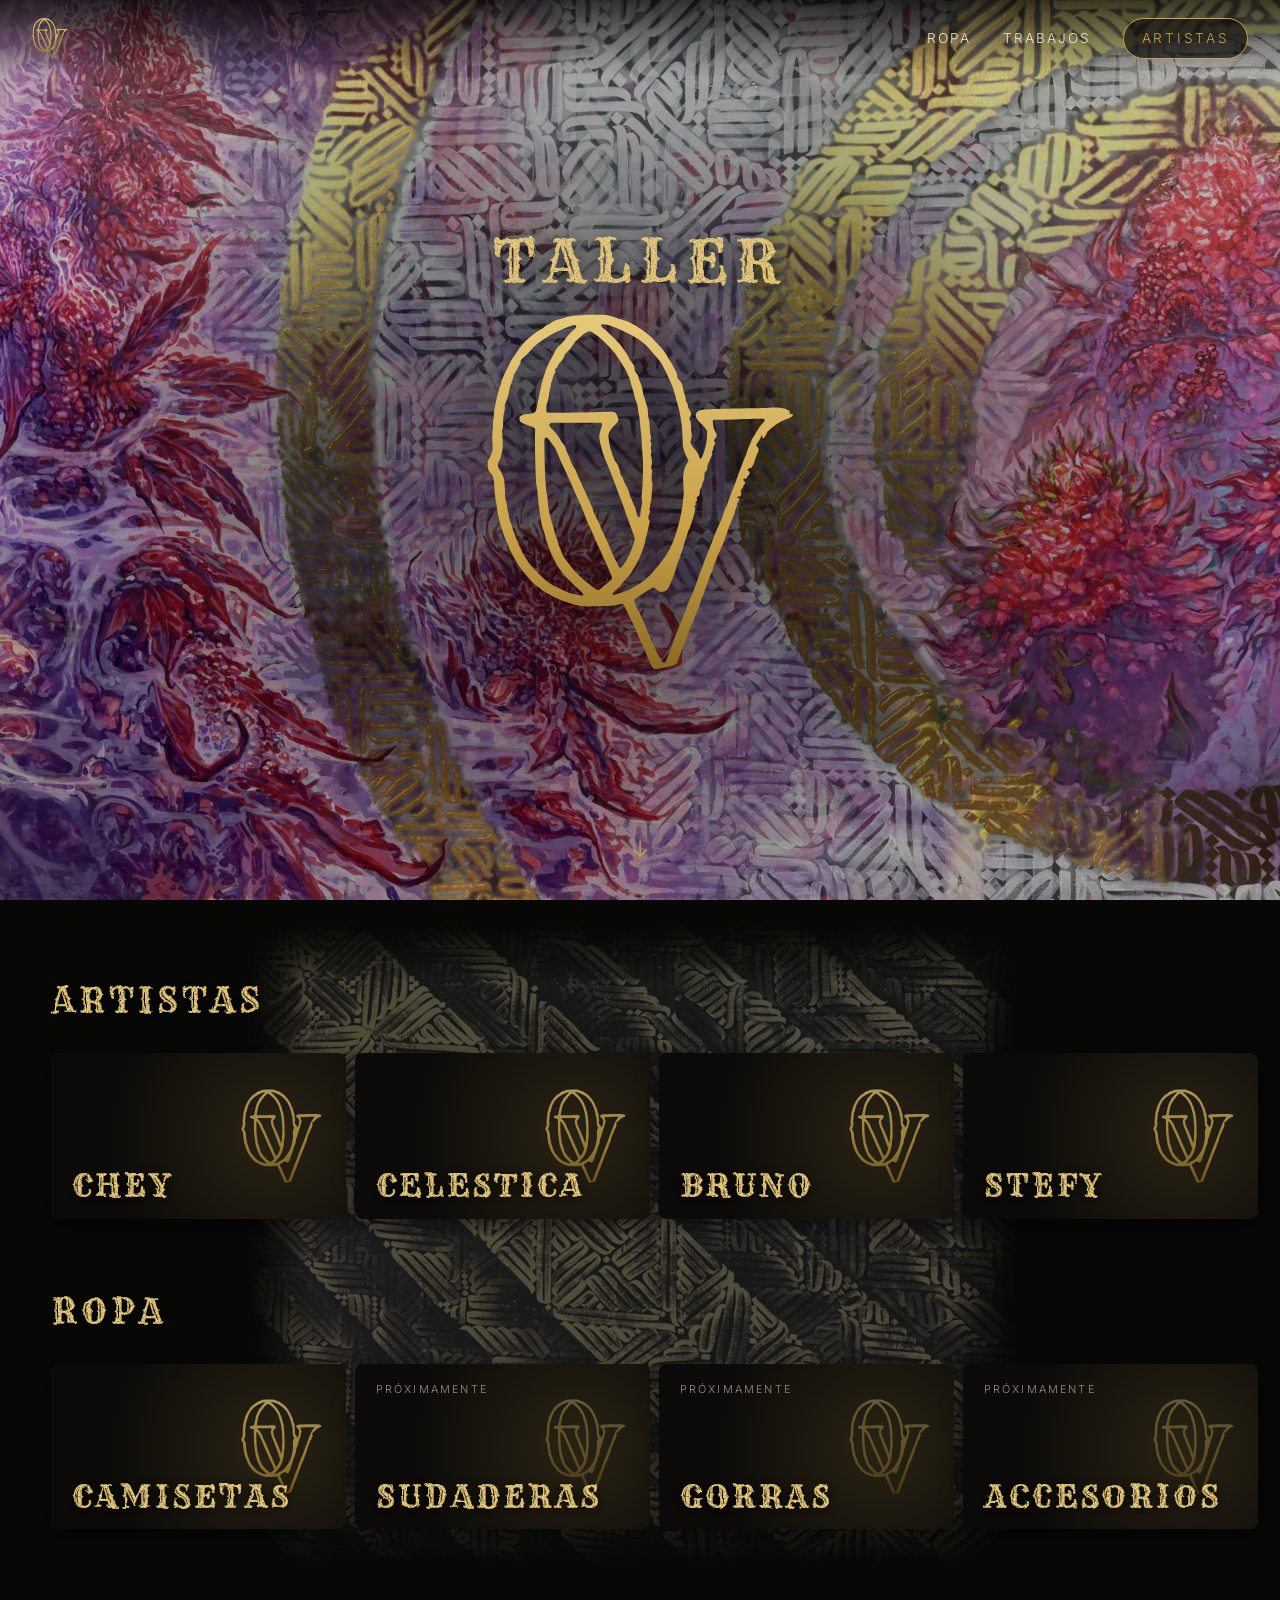
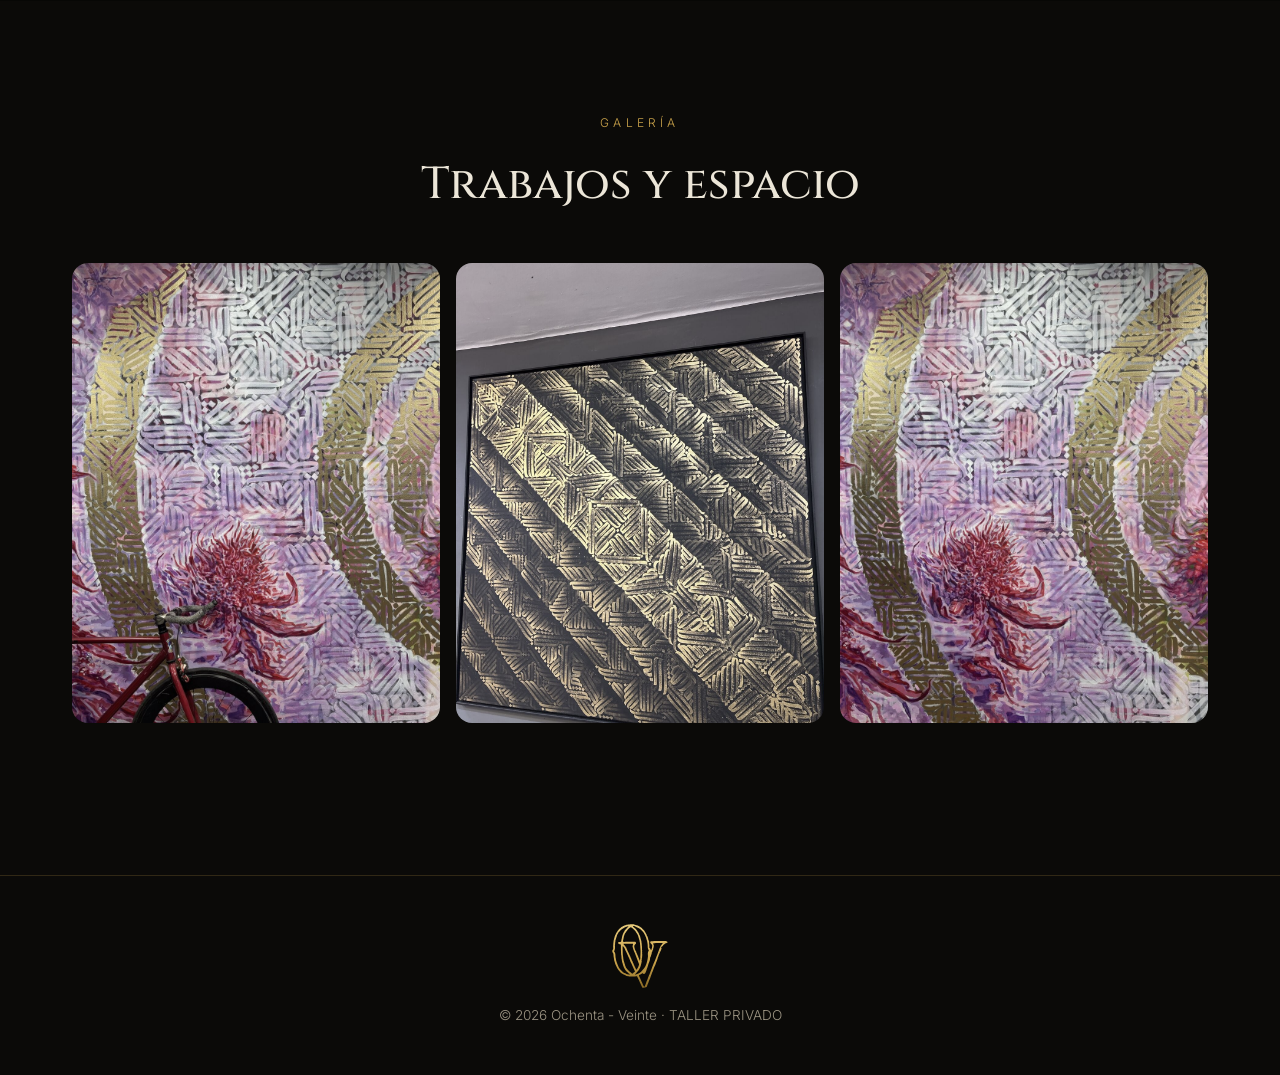
==== index.html @ 7de6f03c "Pie: TALLER PRIVADO Co-Authored-By: Claude Opus 5.5 (1M context) <noreply@anthropic.com> Claude-Sess" ====
<!doctype html>
<html lang="es">
<head>
  <meta charset="utf-8">
  <meta name="viewport" content="width=device-width, initial-scale=1">
  <title>Ochenta - Veinte · Estudio de tatuajes</title>
  <meta name="description" content="Ochenta - Veinte, estudio de tatuajes. Diseños personalizados, arte y tinta.">
  <meta property="og:title" content="Ochenta - Veinte · Estudio de tatuajes">
  <meta property="og:description" content="Diseños personalizados, arte y tinta.">
  <meta property="og:image" content="/video/mural-dorado-poster.jpg">
  <link rel="preconnect" href="https://fonts.googleapis.com">
  <link rel="preconnect" href="https://fonts.gstatic.com" crossorigin>
  <link href="https://fonts.googleapis.com/css2?family=Cinzel:wght@500;700&family=Rye&family=Inter:wght@300;400;600&display=swap" rel="stylesheet">
  <link rel="stylesheet" href="styles.css">
</head>
<body>

  <!-- Filtro de letra gastada para "Taller" -->
  <svg width="0" height="0" style="position: absolute" aria-hidden="true">
    <filter id="gastado">
      <feTurbulence type="fractalNoise" baseFrequency=".55" numOctaves="3" result="ruido"/>
      <feColorMatrix in="ruido" type="matrix" values="0 0 0 0 0  0 0 0 0 0  0 0 0 0 0  0 0 0 -1.6 1.75" result="huecos"/>
      <feComposite in="SourceGraphic" in2="huecos" operator="in" result="tinta"/>
      <feTurbulence type="fractalNoise" baseFrequency=".05" numOctaves="2" result="ondas"/>
      <feDisplacementMap in="tinta" in2="ondas" scale="4"/>
    </filter>
  </svg>

  <header class="nav">
    <a href="#inicio" class="logo" aria-label="Ochenta - Veinte, inicio"><img src="img/logo-ov.svg" alt=""></a>
    <button class="nav-toggle" aria-label="Abrir menú" aria-expanded="false">☰</button>
    <nav class="nav-links">
      <a href="#ropa">Ropa</a>
      <a href="#trabajos">Trabajos</a>
      <a href="#artistas" class="btn-small">Artistas</a>
    </nav>
  </header>

  <!-- PORTADA: vídeo del mural dorado, entero (4:3) -->
  <section class="hero" id="inicio">
    <video autoplay muted loop playsinline poster="video/mural-dorado-poster.jpg">
      <source src="video/mural-dorado.webm" type="video/webm">
      <source src="video/mural-dorado.mp4" type="video/mp4">
    </video>
    <div class="hero-shade"></div>
    <div class="hero-content">
      <p class="hero-kicker">Taller</p>
      <h1><img src="img/logo-ov.svg" alt="Ochenta - Veinte" class="hero-logo"></h1>
    </div>
    <a href="#artistas" class="scroll-hint" aria-label="Bajar">↓</a>
  </section>

  <!-- ARTISTAS Y ROPA: filas deslizables tipo Netflix sobre el vídeo del cuadro -->
  <section class="band rows-band" id="artistas">
    <video autoplay muted loop playsinline poster="video/cuadro-hero-poster.jpg">
      <source media="(max-width: 768px)" src="video/cuadro-movil.webm" type="video/webm">
      <source media="(max-width: 768px)" src="video/cuadro-movil.mp4" type="video/mp4">
      <source src="video/cuadro-hero.webm" type="video/webm">
      <source src="video/cuadro-hero.mp4" type="video/mp4">
    </video>
    <div class="band-shade"></div>
    <div class="rows">

      <!-- FILA: ARTISTAS (para añadir uno, copia la tarjeta y cambia nombre, foto y enlace) -->
      <div class="row">
        <h2 class="row-title">Artistas</h2>
        <div class="row-viewport">
          <button class="row-arrow prev" aria-label="Anteriores artistas">‹</button>
          <div class="row-track">
            <a class="row-card" href="artistas/chey.html">
              <span class="row-card-media"><img class="row-card-logo" src="img/logo-ov.svg" alt=""></span>
              <span class="row-card-title">Chey</span>
            </a>
            <a class="row-card" href="artistas/celestica.html">
              <span class="row-card-media"><img class="row-card-logo" src="img/logo-ov.svg" alt=""></span>
              <span class="row-card-title">Celestica</span>
            </a>
            <a class="row-card" href="artistas/bruno.html">
              <span class="row-card-media"><img class="row-card-logo" src="img/logo-ov.svg" alt=""></span>
              <span class="row-card-title">Bruno</span>
            </a>
            <a class="row-card" href="artistas/stefy.html">
              <span class="row-card-media"><img class="row-card-logo" src="img/logo-ov.svg" alt=""></span>
              <span class="row-card-title">Stefy</span>
            </a>
          </div>
          <button class="row-arrow next" aria-label="Más artistas">›</button>
        </div>
      </div>

      <!-- FILA: ROPA (ejemplos hasta tener las prendas reales) -->
      <div class="row" id="ropa">
        <h2 class="row-title">Ropa</h2>
        <div class="row-viewport">
          <button class="row-arrow prev" aria-label="Anterior">‹</button>
          <div class="row-track">
          <a class="row-card" href="ropa/camisetas.html">
            <span class="row-card-media"><img class="row-card-logo" src="img/logo-ov.svg" alt=""></span>
            <span class="row-card-title">Camisetas</span>
          </a>
          <div class="row-card is-soon">
            <span class="row-card-media"><img class="row-card-logo" src="img/logo-ov.svg" alt=""></span>
            <span class="row-card-title">Sudaderas</span>
            <span class="row-card-tag">Próximamente</span>
          </div>
          <div class="row-card is-soon">
            <span class="row-card-media"><img class="row-card-logo" src="img/logo-ov.svg" alt=""></span>
            <span class="row-card-title">Gorras</span>
            <span class="row-card-tag">Próximamente</span>
          </div>
          <div class="row-card is-soon">
            <span class="row-card-media"><img class="row-card-logo" src="img/logo-ov.svg" alt=""></span>
            <span class="row-card-title">Accesorios</span>
            <span class="row-card-tag">Próximamente</span>
          </div>
          </div>
          <button class="row-arrow next" aria-label="Siguiente">›</button>
        </div>
      </div>

    </div>
  </section>

  <!-- TRABAJOS -->
  <section class="section" id="trabajos">
    <p class="eyebrow center">Galería</p>
    <h2 class="center">Trabajos y espacio</h2>
    <div class="gallery">
      <img src="img/mural-1.jpg" alt="Mural del estudio" loading="lazy">
      <img src="img/cuadro.jpg" alt="Cuadro dorado" loading="lazy">
      <img src="img/mural-2.jpg" alt="Detalle del mural" loading="lazy">
    </div>
  </section>

  <footer class="footer">
    <p class="logo"><img src="img/logo-ov.svg" alt="Ochenta - Veinte"></p>
    <p class="muted">© <span id="year"></span> Ochenta - Veinte · TALLER PRIVADO</p>
  </footer>

  <script>
    document.getElementById('year').textContent = new Date().getFullYear();
    const toggle = document.querySelector('.nav-toggle');
    const links = document.querySelector('.nav-links');
    toggle.addEventListener('click', () => {
      const open = links.classList.toggle('open');
      toggle.setAttribute('aria-expanded', open);
    });
    links.querySelectorAll('a').forEach(a => a.addEventListener('click', () => links.classList.remove('open')));
    // Filas deslizables: las flechas avanzan una pantalla de tarjetas
    document.querySelectorAll('.row-viewport').forEach(row => {
      const track = row.querySelector('.row-track');
      const update = () => {
        row.querySelector('.prev').hidden = track.scrollLeft < 5;
        row.querySelector('.next').hidden = track.scrollLeft + track.clientWidth >= track.scrollWidth - 5;
      };
      row.querySelector('.prev').addEventListener('click', () => track.scrollBy({ left: -track.clientWidth * .9, behavior: 'smooth' }));
      row.querySelector('.next').addEventListener('click', () => track.scrollBy({ left: track.clientWidth * .9, behavior: 'smooth' }));
      track.addEventListener('scroll', update, { passive: true });
      window.addEventListener('resize', update);
      update();
    });
    window.addEventListener('scroll', () => {
      document.querySelector('.nav').classList.toggle('solid', window.scrollY > 40);
    });
  </script>
</body>
</html>
---- styles.css ----
:root {
  color-scheme: dark;
  --black: #0b0a08;
  --ink: #15130f;
  --gold: #c9a24a;
  --gold-light: #e6c97a;
  --text: #ece6d8;
  --muted: #9c9483;
  --serif: 'Cinzel', Georgia, serif;
  --sans: 'Inter', system-ui, sans-serif;
  --radius: 16px;
  --rustic: 'Rye', 'Cinzel', Georgia, serif;
}

* { box-sizing: border-box; margin: 0; padding: 0; }
html { scroll-behavior: smooth; }
body { background: var(--black); color: var(--text); font-family: var(--sans); font-weight: 300; line-height: 1.7; }
img { max-width: 100%; display: block; }
a { color: inherit; text-decoration: none; }

/* NAVEGACIÓN */
.nav {
  position: fixed; inset: 0 0 auto 0; z-index: 10;
  display: flex; align-items: center; justify-content: space-between;
  padding: 1.1rem 2rem; transition: background .3s;
  background: linear-gradient(rgba(0, 0, 0, .7), rgba(0, 0, 0, 0));
}
.nav.solid { background: rgba(11, 10, 8, .92); backdrop-filter: blur(6px); }
.logo { font-family: var(--serif); font-size: 1.5rem; color: var(--gold); letter-spacing: .1em; }
.logo img { height: 2.6rem; width: auto; }
.footer .logo img { height: 4rem; margin: 0 auto; }
.nav-links { display: flex; gap: 2rem; align-items: center; font-size: .85rem; letter-spacing: .15em; text-transform: uppercase; }
.nav-links a:hover { color: var(--gold-light); }
.nav-toggle { display: none; background: none; border: 0; color: var(--gold); font-size: 1.6rem; cursor: pointer; }

/* BOTONES */
.btn, .btn-small {
  display: inline-block; border: 1px solid var(--gold); color: var(--gold);
  text-transform: uppercase; letter-spacing: .2em; transition: all .3s; border-radius: 999px;
}
.btn { padding: .95rem 2.2rem; font-size: .85rem; margin-top: 2rem; background: rgba(11, 10, 8, .6); font-weight: 600; }
.btn-small { padding: .5rem 1.1rem; background: rgba(11, 10, 8, .65); }
.btn:hover, .btn-small:hover { background: var(--gold); color: var(--black); }

/* PORTADA */
.hero { position: relative; width: 100%; aspect-ratio: 4 / 3; max-height: 100vh; max-height: 100svh; background: #000; overflow: hidden; }
.hero video, .band video { position: absolute; inset: 0; width: 100%; height: 100%; object-fit: cover; }
.hero-shade { position: absolute; inset: 0; background: radial-gradient(ellipse at center, rgba(0,0,0,.65), rgba(0,0,0,.2) 70%); }
.hero-content {
  position: relative; z-index: 1; height: 100%;
  display: flex; flex-direction: column; align-items: center; justify-content: center;
  text-align: center; padding: 0 1rem;
}
.hero h1 { line-height: 0; }
.hero-logo { width: clamp(150px, 24vw, 340px); height: auto; filter: drop-shadow(0 6px 24px rgba(0, 0, 0, .7)); }
.hero-kicker {
  font-family: var(--rustic); font-weight: 400; color: var(--gold-light);
  font-size: clamp(2.2rem, 5vw, 3.6rem); letter-spacing: .14em; text-transform: uppercase; line-height: 1.1;
  margin-bottom: 1.25rem; filter: url(#gastado) drop-shadow(0 3px 10px rgba(0, 0, 0, .85));
}
.eyebrow { color: var(--gold); text-transform: uppercase; letter-spacing: .35em; font-size: .75rem; margin-bottom: .8rem; }
.scroll-hint { position: absolute; bottom: 2rem; left: 50%; transform: translateX(-50%); color: var(--gold); font-size: 1.4rem; z-index: 1; animation: bob 2s infinite; }
@keyframes bob { 50% { transform: translate(-50%, 8px); } }

/* SECCIONES */
.section { padding: 7rem 2rem; max-width: 1200px; margin: 0 auto; }
.section.dark { max-width: none; background: var(--ink); }
.section.dark > * { max-width: 1200px; margin-left: auto; margin-right: auto; }
h2 { font-family: var(--serif); font-weight: 500; font-size: clamp(1.8rem, 4vw, 2.8rem); color: var(--text); margin-bottom: 1.5rem; }
h3 { font-family: var(--serif); font-weight: 500; color: var(--gold); margin-bottom: .4rem; font-size: 1.15rem; }
p + p { margin-top: 1rem; }
.center { text-align: center; }
.muted { color: var(--muted); }
.muted a { color: var(--gold); border-bottom: 1px solid currentColor; }

.split { display: grid; grid-template-columns: 1fr 1fr; gap: 4rem; align-items: center; }
.frame { border: 1px solid rgba(201, 162, 74, .4); padding: .75rem; border-radius: calc(var(--radius) + .75rem); }
.frame img { aspect-ratio: 3 / 4; object-fit: cover; width: 100%; border-radius: var(--radius); }

/* BANDA DE VÍDEO */
.band { position: relative; height: 70vh; overflow: hidden; background: #000; display: flex; align-items: center; justify-content: center; }
.band-shade { position: absolute; inset: 0; background: rgba(0, 0, 0, .45); }

/* ARTISTAS Y ROPA: filas tipo Netflix */
.rows-band { height: auto; display: block; padding: 4.5rem 0 3.5rem; }
.rows-band .band-shade { background: rgba(11, 10, 8, .72); }
.rows { position: relative; z-index: 1; display: grid; gap: 3rem; }
.row-title {
  font-family: var(--rustic); font-weight: 400; color: var(--gold-light); text-transform: uppercase; letter-spacing: .12em;
  font-size: clamp(1.5rem, 3vw, 2.1rem); margin: 0 0 1rem; padding: 0 4vw;
  filter: url(#gastado) drop-shadow(0 2px 8px rgba(0, 0, 0, .9));
}
.row-viewport { position: relative; }
.row-track {
  display: flex; gap: .6rem; overflow-x: auto; scroll-snap-type: x mandatory; scroll-padding: 0 4vw;
  padding: .5rem 4vw 1rem; scrollbar-width: none;
}
.row-track::-webkit-scrollbar { display: none; }
.row-card {
  position: relative; flex: 0 0 auto; width: clamp(240px, 23vw, 360px); aspect-ratio: 16 / 9;
  border-radius: 8px; overflow: hidden; scroll-snap-align: start; background: var(--ink);
  box-shadow: 0 6px 20px rgba(0, 0, 0, .5); transition: transform .3s, box-shadow .3s;
}
a.row-card:hover, a.row-card:focus-visible { transform: scale(1.05); box-shadow: 0 0 0 2px var(--gold), 0 12px 30px rgba(0, 0, 0, .7); z-index: 2; outline: none; }
.row-card-media { position: absolute; inset: 0; display: flex; align-items: center; justify-content: flex-end; padding-right: 8%; background: radial-gradient(circle at 75% 50%, #2a2314, var(--black) 70%); }
.row-card-media > img:not(.row-card-logo) { position: absolute; inset: 0; width: 100%; height: 100%; object-fit: cover; }
.row-card-logo { width: 30%; height: auto; opacity: .7; }
.row-card-title {
  position: absolute; left: 7%; bottom: 10%; font-family: var(--rustic); color: var(--gold-light);
  font-size: clamp(1.6rem, 2.4vw, 2.3rem); letter-spacing: .1em; text-transform: uppercase; line-height: 1;
  filter: url(#gastado) drop-shadow(0 2px 6px rgba(0, 0, 0, .95));
}
.row-card-tag { position: absolute; left: 7%; top: 10%; font-size: .68rem; letter-spacing: .2em; text-transform: uppercase; color: var(--muted); }
.row-card.is-soon .row-card-logo { opacity: .35; }
.row-arrow {
  position: absolute; top: .5rem; bottom: 1rem; z-index: 3; width: 4vw; min-width: 40px; border: 0; cursor: pointer;
  background: rgba(11, 10, 8, .6); color: var(--gold-light); font-size: 2.6rem; line-height: 1; opacity: 0; transition: opacity .3s;
}
.row-arrow.prev { left: 0; border-radius: 0 8px 8px 0; }
.row-arrow.next { right: 0; border-radius: 8px 0 0 8px; }
.row-viewport:hover .row-arrow, .row-arrow:focus-visible { opacity: 1; }


/* GALERÍA */
.gallery { display: grid; grid-template-columns: repeat(3, 1fr); gap: 1rem; margin: 2.5rem 0; }
.gallery img { width: 100%; aspect-ratio: 4 / 5; object-fit: cover; filter: grayscale(.25); border-radius: var(--radius); transition: filter .4s, transform .4s; }
.gallery img:hover { filter: none; transform: scale(1.02); }

/* PÁGINA DE ARTISTA */
.artist-page { padding-top: 8rem; }
.back-link { display: inline-block; color: var(--gold); text-transform: uppercase; letter-spacing: .2em; font-size: .78rem; margin-bottom: 2rem; }
.back-link:hover { color: var(--gold-light); }
.artist-page h1 { font-family: var(--rustic); font-weight: 400; color: var(--gold-light); font-size: clamp(2.8rem, 8vw, 5rem); letter-spacing: .14em; text-transform: uppercase; line-height: 1.1; filter: url(#gastado); margin-bottom: .5rem; }
.works { display: grid; grid-template-columns: repeat(3, 1fr); gap: 1rem; margin-top: 2.5rem; }
.works img { width: 100%; aspect-ratio: 4 / 5; object-fit: cover; border-radius: var(--radius); }
.work-placeholder {
  min-width: 0; aspect-ratio: 4 / 5; border-radius: var(--radius); border: 1px dashed rgba(201, 162, 74, .35);
  display: flex; align-items: center; justify-content: center; color: var(--muted); font-size: .8rem; letter-spacing: .15em; text-transform: uppercase; text-align: center; padding: 1rem;
}

/* TIENDA: ARMARIO-ANDAMIO */
.shop-page { padding-top: 8rem; }
.shop-title { font-family: var(--rustic); font-weight: 400; color: var(--gold-light); font-size: clamp(2.4rem, 7vw, 4.4rem); letter-spacing: .12em; text-transform: uppercase; line-height: 1.1; filter: url(#gastado); margin-bottom: 2rem; }
.armario3d { position: relative; height: 580px; border-radius: var(--radius); overflow: hidden; background: #0c0b0a; box-shadow: inset 0 0 0 1px rgba(201, 162, 74, .2); }
.armario-canvas { display: block; width: 100%; height: 100%; touch-action: pan-y; cursor: grab; }
.armario-hint { position: absolute; top: 14px; left: 0; right: 0; text-align: center; font-family: 'Special Elite', monospace; font-size: .75rem; letter-spacing: .25em; text-transform: uppercase; color: rgba(236, 230, 216, .6); pointer-events: none; padding: 0 1rem; }
.armario-fallback[hidden] { display: none; }
.armario-fallback { position: absolute; inset: 0; display: flex; align-items: center; justify-content: center; color: var(--muted); }
.armario-info {
  display: flex; flex-wrap: wrap; align-items: center; justify-content: space-between; gap: 1.5rem;
  margin-top: 1rem; padding: 1.5rem 1.75rem; border-radius: var(--radius); background: var(--ink); border: 1px solid rgba(201, 162, 74, .25);
}
.info-num { font-family: 'Special Elite', monospace; color: var(--muted); letter-spacing: .2em; font-size: .85rem; }
.info-name { font-family: var(--rustic); font-weight: 400; color: var(--gold-light); font-size: clamp(1.6rem, 3.5vw, 2.4rem); letter-spacing: .08em; text-transform: uppercase; margin: .2rem 0 .3rem; filter: url(#gastado); }
.info-color { display: flex; align-items: center; gap: .6rem; color: var(--text); }
.info-dot { width: 16px; height: 16px; border-radius: 50%; box-shadow: 0 0 0 2px rgba(236, 230, 216, .35); }
.info-actions { display: flex; gap: .6rem; }
.info-btn { background: none; border: 1px solid var(--gold); color: var(--gold); border-radius: 999px; padding: .75rem 1.4rem; font: 600 .8rem var(--sans); letter-spacing: .18em; text-transform: uppercase; cursor: pointer; transition: all .3s; }
.info-btn.prev, .info-btn.next { padding: .5rem 1rem; font-size: 1.3rem; letter-spacing: 0; }
.info-btn:hover { background: var(--gold); color: var(--black); }

.footer { text-align: center; padding: 3rem 1rem; border-top: 1px solid rgba(201, 162, 74, .2); font-size: .85rem; }
.footer .logo { margin-bottom: .5rem; }

/* MÓVIL */
@media (max-width: 900px) {
  .split { grid-template-columns: 1fr; gap: 2.5rem; }
}
@media (max-width: 768px) {
  .nav { padding: 1rem 1.25rem; }
  .nav-toggle { display: block; }
  .nav-links {
    position: absolute; top: 100%; left: 0; right: 0; flex-direction: column; gap: 1.4rem;
    background: rgba(11, 10, 8, .97); padding: 2rem; display: none; border-radius: 0 0 var(--radius) var(--radius);
  }
  .nav-links.open { display: flex; }
  .section { padding: 5rem 1.25rem; }
  .gallery { grid-template-columns: 1fr; }
  /* En móvil el mural se ve entero arriba y el texto va debajo */
  .hero { aspect-ratio: auto; max-height: none; overflow: visible; }
  .hero video { position: relative; height: auto; aspect-ratio: 4 / 3; margin-top: 72px; }
  .hero-logo { width: 170px; }
  .hero-shade, .scroll-hint { display: none; }
  .hero-content { height: auto; padding: 2.5rem 1.25rem 3.5rem; }
  .works { grid-template-columns: 1fr 1fr; }
  .row-card { width: 72vw; }
  .row-arrow { display: none; }
  .shop-page { padding-top: 6rem; }
  .armario3d { height: 460px; }
  .armario-hint { font-size: .6rem; letter-spacing: .12em; top: 10px; }
  .artist-page { padding-top: 6rem; }
  .work-placeholder { font-size: .68rem; letter-spacing: .08em; }
}
@media (prefers-reduced-motion: reduce) {
  html { scroll-behavior: auto; }
  .scroll-hint { animation: none; }
}
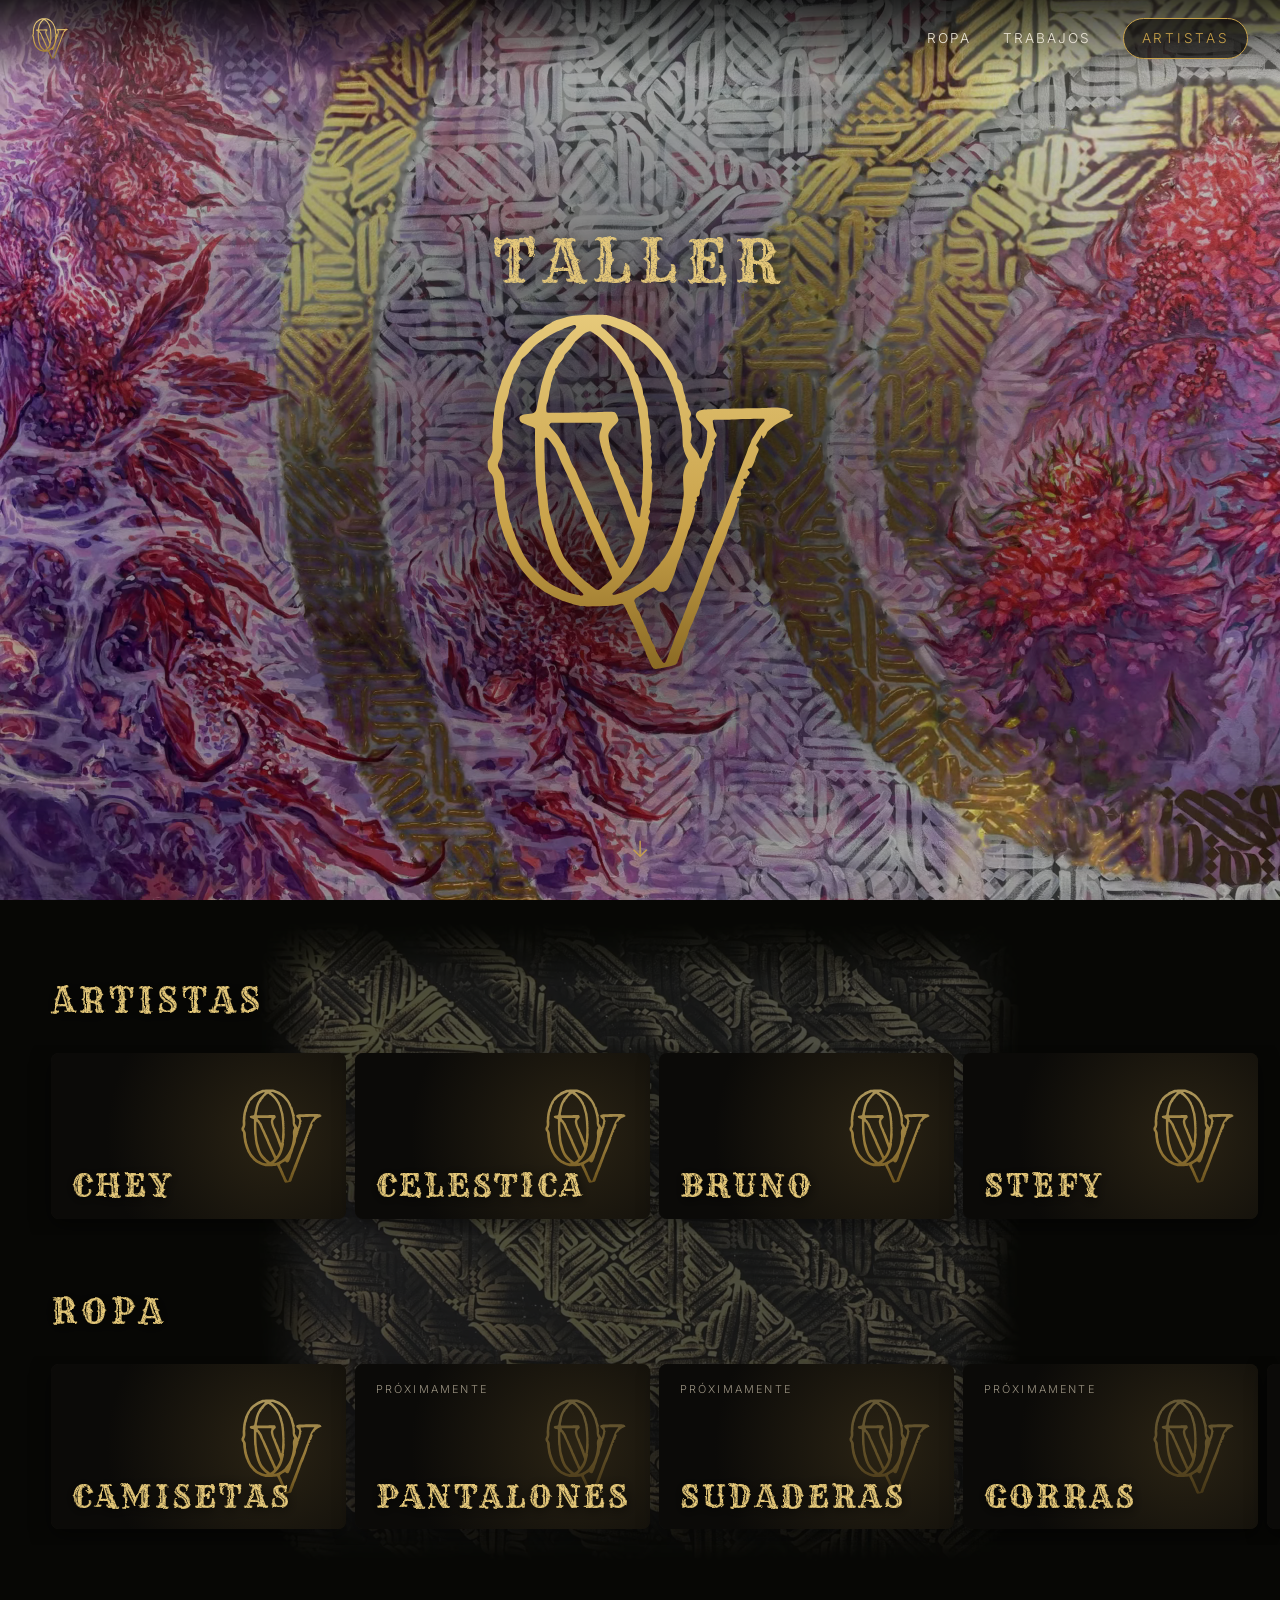
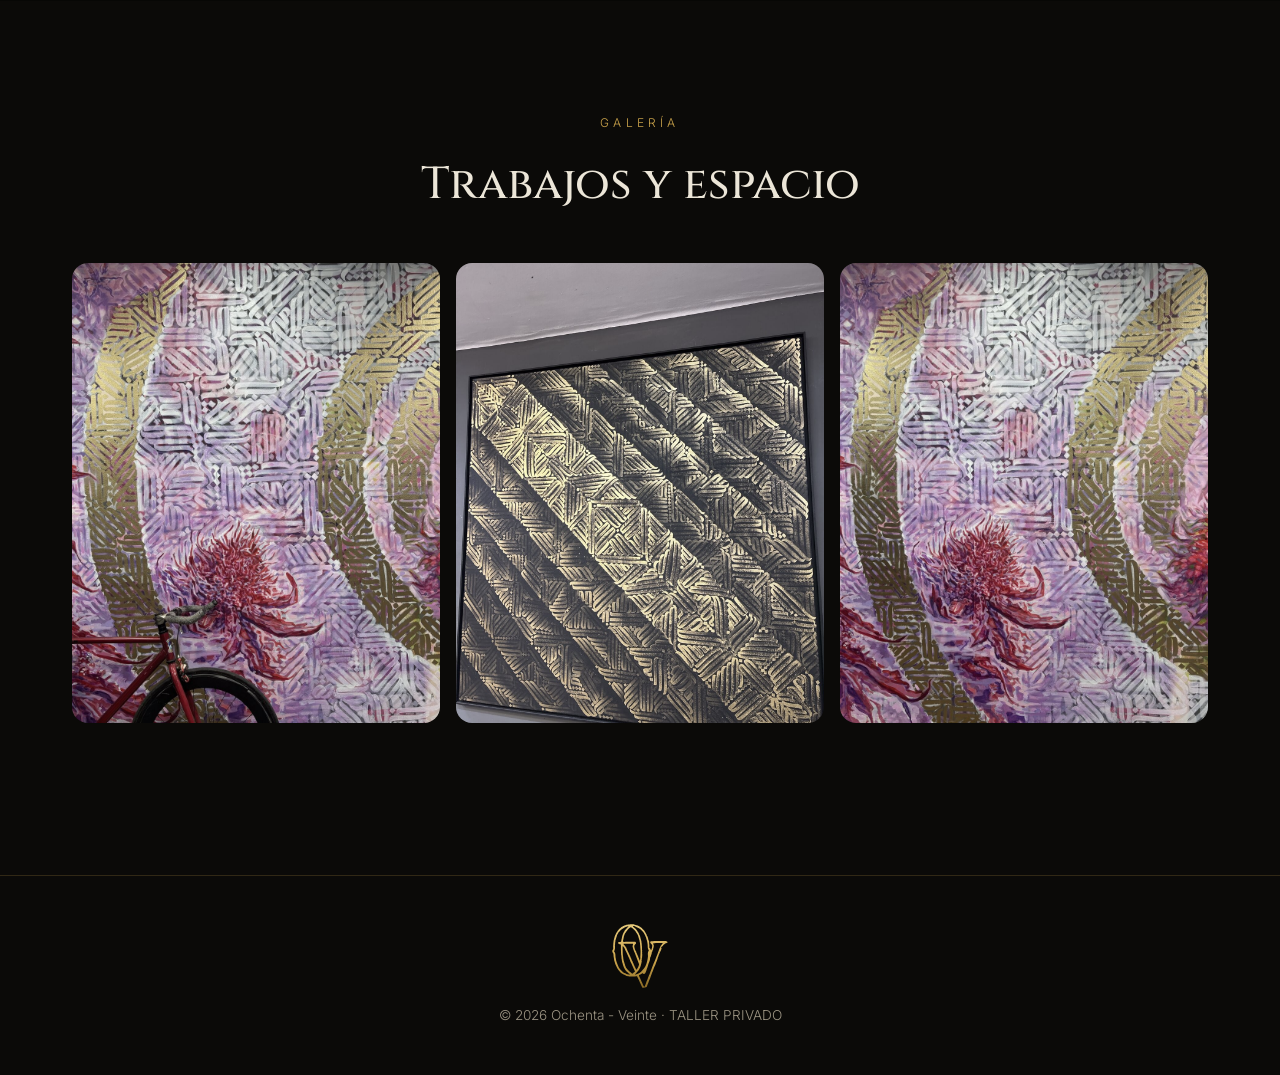
==== commit 4c5399f4: "Ropa: añade Pantalones (próximamente) entre Camisetas y Sudaderas Co-Authored-By: Claude Opus 5.5 <n" ====
--- a/index.html
+++ b/index.html
@@ -100,6 +100,11 @@
           </a>
           <div class="row-card is-soon">
             <span class="row-card-media"><img class="row-card-logo" src="img/logo-ov.svg" alt=""></span>
+            <span class="row-card-title">Pantalones</span>
+            <span class="row-card-tag">Próximamente</span>
+          </div>
+          <div class="row-card is-soon">
+            <span class="row-card-media"><img class="row-card-logo" src="img/logo-ov.svg" alt=""></span>
             <span class="row-card-title">Sudaderas</span>
             <span class="row-card-tag">Próximamente</span>
           </div>
--- a/styles.css
+++ b/styles.css
@@ -158,6 +158,63 @@
 .info-btn { background: none; border: 1px solid var(--gold); color: var(--gold); border-radius: 999px; padding: .75rem 1.4rem; font: 600 .8rem var(--sans); letter-spacing: .18em; text-transform: uppercase; cursor: pointer; transition: all .3s; }
 .info-btn.prev, .info-btn.next { padding: .5rem 1rem; font-size: 1.3rem; letter-spacing: 0; }
 .info-btn:hover { background: var(--gold); color: var(--black); }
+.info-lado { display: flex; flex-direction: column; align-items: stretch; gap: .7rem; }
+/* CONTACTA: oro pulido. El metal lleva varias capas: el degradado del oro que se desliza despacio (reflejos que cambian),
+   un brillo que barre el botón cada pocos segundos y un punto de luz que sigue al ratón o al dedo (--lx, --ly) */
+.info-btn.contacta {
+  --lx: 30%; --ly: 20%;
+  position: relative; overflow: hidden; isolation: isolate; display: block; text-align: center; text-decoration: none;
+  color: #241703; font-weight: 900; font-size: .92rem; -webkit-text-stroke: .35px #241703; text-shadow: 0 1px 0 rgba(255, 240, 190, .55);
+  border: 1px solid #8a6417;
+  background:
+    radial-gradient(circle at var(--lx) var(--ly), rgba(255, 252, 230, .85) 0, rgba(255, 244, 200, .25) 18%, transparent 42%),
+    linear-gradient(115deg, #6b4a10 0%, #b8862b 10%, #f7e08a 20%, #c9962f 30%, #7a5512 40%, #d9ab45 52%, #fff1b0 60%, #b9862a 70%, #6e4c11 80%, #e2b955 90%, #8c6418 100%);
+  background-size: 100% 100%, 320% 100%;
+  box-shadow: inset 0 1px 0 rgba(255, 246, 205, .9), inset 0 -2px 3px rgba(80, 52, 6, .55), 0 0 0 1px rgba(0, 0, 0, .35), 0 6px 18px rgba(201, 162, 74, .28);
+  animation: oro-fluye 7s ease-in-out infinite alternate;
+  transition: transform .25s, box-shadow .25s;
+}
+.info-btn.contacta::after {
+  content: ''; position: absolute; inset: -40% auto -40% -60%; width: 38%; z-index: -1; pointer-events: none;
+  background: linear-gradient(100deg, transparent, rgba(255, 255, 245, .0) 20%, rgba(255, 255, 245, .9) 50%, rgba(255, 255, 245, 0) 80%, transparent);
+  transform: skewX(-20deg); mix-blend-mode: soft-light;
+  animation: oro-destello 4.5s cubic-bezier(.4, 0, .2, 1) infinite;
+}
+.info-btn.contacta:hover { color: #2a1c05; border-color: #a77c1f; transform: translateY(-1px); box-shadow: inset 0 1px 0 rgba(255, 246, 205, .95), inset 0 -2px 3px rgba(80, 52, 6, .55), 0 0 0 1px rgba(0, 0, 0, .35), 0 8px 26px rgba(230, 190, 90, .45); }
+@keyframes oro-fluye { from { background-position: 0 0, 0% 0; } to { background-position: 0 0, 100% 0; } }
+@keyframes oro-destello { 0%, 55% { left: -60%; } 85%, 100% { left: 130%; } }
+@media (prefers-reduced-motion: reduce) { .info-btn.contacta, .info-btn.contacta::after { animation: none; } }
+/* VER ESPALDA: metal negro pulido (acero pavonado) con el mismo reflejo que se mueve */
+.info-btn.flip {
+  --lx: 30%; --ly: 20%;
+  position: relative; overflow: hidden; isolation: isolate; color: #e9dcb4; border-color: #4a4a4a;
+  text-shadow: 0 -1px 0 rgba(0, 0, 0, .8);
+  background:
+    radial-gradient(circle at var(--lx) var(--ly), rgba(255, 255, 255, .32) 0, rgba(255, 255, 255, .08) 22%, transparent 45%),
+    linear-gradient(115deg, #050505 0%, #2b2b2b 12%, #6d6d6d 21%, #1c1c1c 31%, #070707 42%, #3a3a3a 54%, #8a8a8a 61%, #262626 71%, #060606 82%, #4a4a4a 92%, #101010 100%);
+  background-size: 100% 100%, 320% 100%;
+  box-shadow: inset 0 1px 0 rgba(255, 255, 255, .35), inset 0 -2px 3px rgba(0, 0, 0, .8), 0 0 0 1px rgba(0, 0, 0, .6), 0 6px 16px rgba(0, 0, 0, .5);
+  animation: oro-fluye 8s ease-in-out infinite alternate;
+  transition: transform .25s, color .25s;
+}
+.info-btn.flip::after {
+  content: ''; position: absolute; inset: -40% auto -40% -60%; width: 38%; z-index: -1; pointer-events: none;
+  background: linear-gradient(100deg, transparent, rgba(255, 255, 255, .55) 50%, transparent);
+  transform: skewX(-20deg); mix-blend-mode: screen; opacity: .45;
+  animation: oro-destello 5.5s cubic-bezier(.4, 0, .2, 1) infinite 1.2s;
+}
+.info-btn.flip:hover { background-color: transparent; color: #fff3cf; transform: translateY(-1px); }
+/* @perfil e icono de Instagram en dorado con reflejos que recorren las letras */
+.info-ig { display: flex; align-items: center; justify-content: center; gap: .5rem; text-decoration: none; font: 700 1rem var(--sans); letter-spacing: .06em; }
+.info-ig span, .info-ig svg { filter: drop-shadow(0 1px 1px rgba(0, 0, 0, .7)); }
+.info-ig span {
+  background: linear-gradient(110deg, #8c6418 0%, #d9ab45 18%, #fff1b0 28%, #c9962f 38%, #7a5512 50%, #e2b955 64%, #fff6c8 72%, #b9862a 82%, #8c6418 100%);
+  background-size: 250% 100%; -webkit-background-clip: text; background-clip: text; color: transparent;
+  animation: oro-letras 5s linear infinite;
+}
+.info-ig:hover span { text-decoration: underline; text-decoration-color: #d9ab45; }
+@keyframes oro-letras { from { background-position: 100% 0; } to { background-position: -150% 0; } }
+@media (prefers-reduced-motion: reduce) { .info-btn.flip, .info-btn.flip::after, .info-ig span { animation: none; } }
 
 .footer { text-align: center; padding: 3rem 1rem; border-top: 1px solid rgba(201, 162, 74, .2); font-size: .85rem; }
 .footer .logo { margin-bottom: .5rem; }
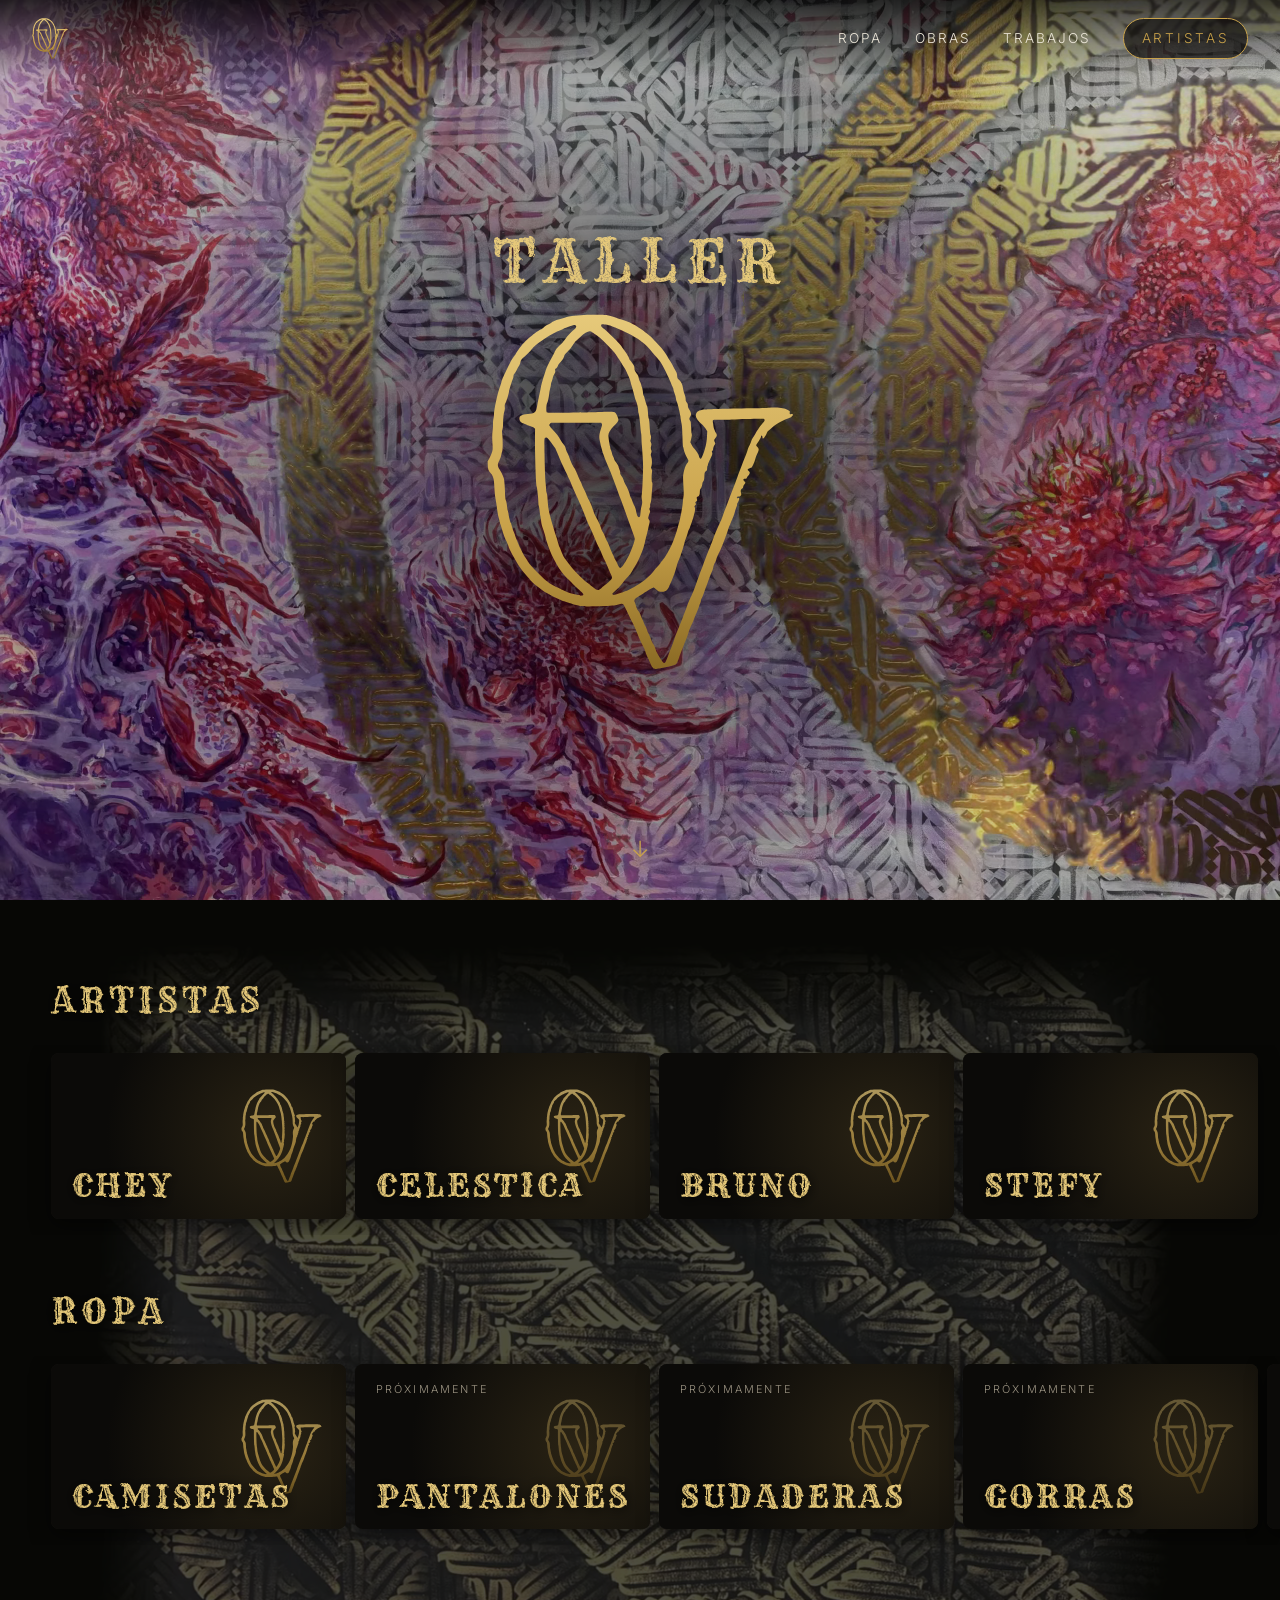
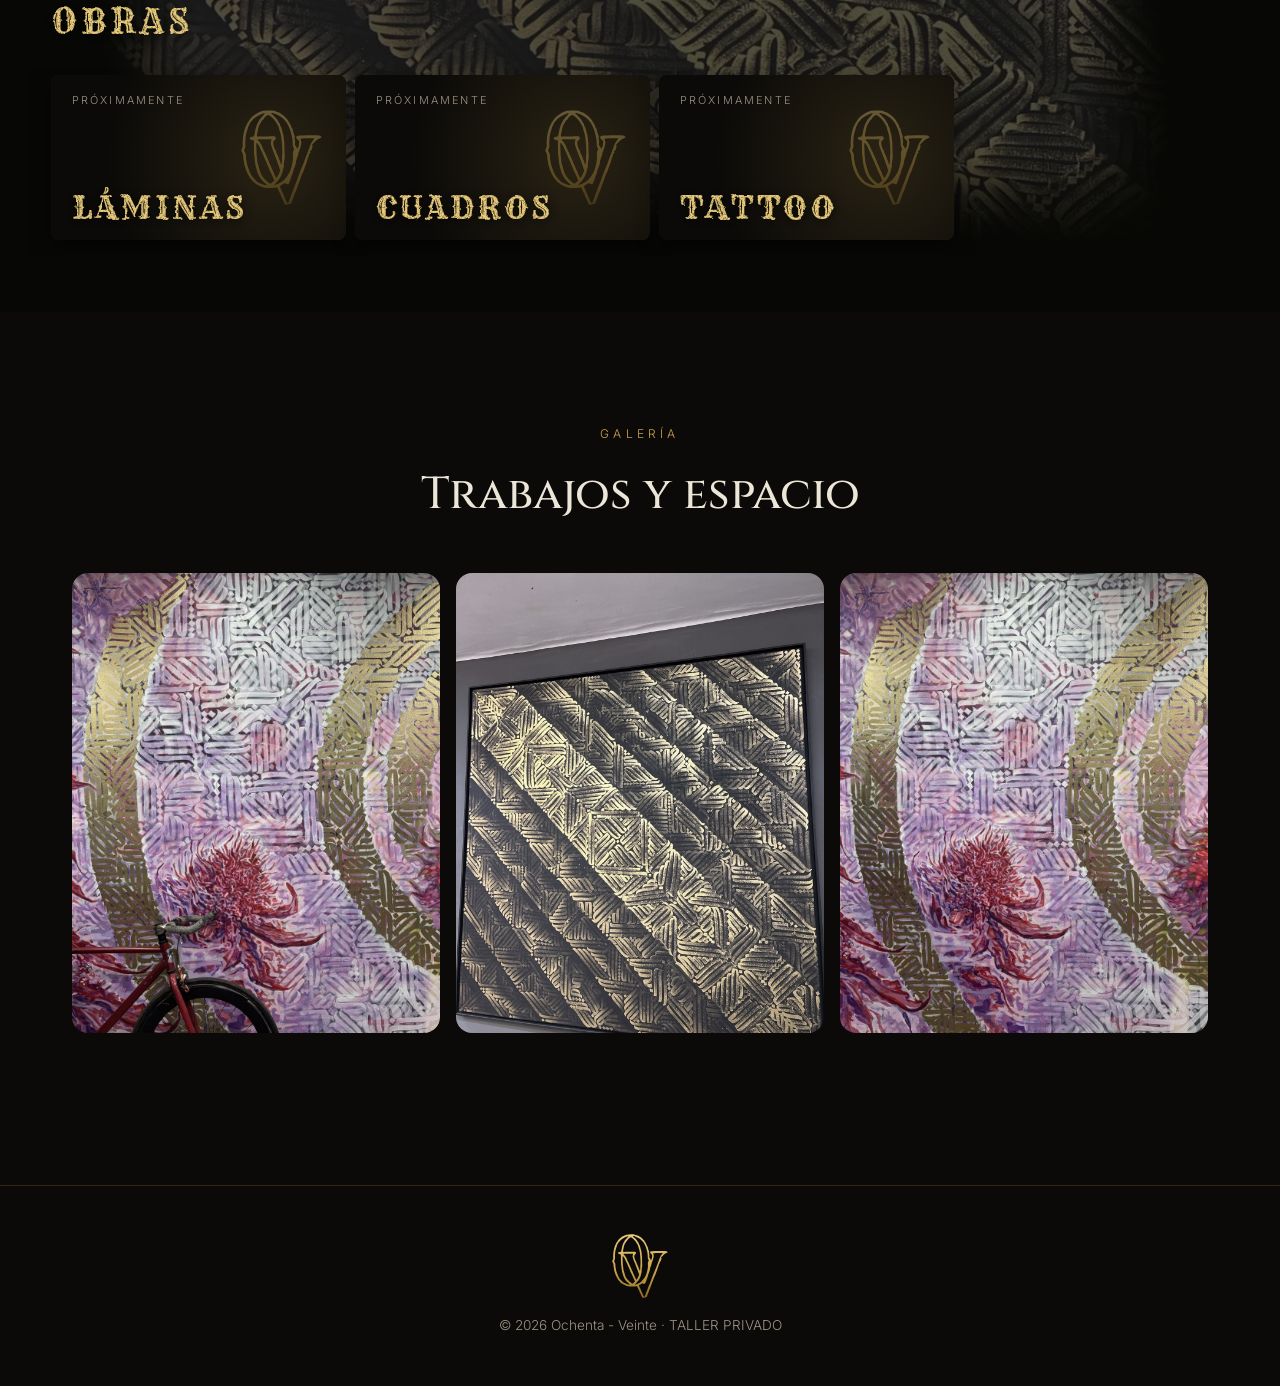
==== commit 177ec680: "Añade el apartado Obras (Láminas, Cuadros, Tattoo) debajo de Ropa Co-Authored-By: Claude Opus 5.5 <n" ====
--- a/index.html
+++ b/index.html
@@ -31,6 +31,7 @@
     <button class="nav-toggle" aria-label="Abrir menú" aria-expanded="false">☰</button>
     <nav class="nav-links">
       <a href="#ropa">Ropa</a>
+      <a href="#obras">Obras</a>
       <a href="#trabajos">Trabajos</a>
       <a href="#artistas" class="btn-small">Artistas</a>
     </nav>
@@ -123,6 +124,32 @@
         </div>
       </div>
 
+      <!-- FILA: OBRAS -->
+      <div class="row" id="obras">
+        <h2 class="row-title">Obras</h2>
+        <div class="row-viewport">
+          <button class="row-arrow prev" aria-label="Anterior">‹</button>
+          <div class="row-track">
+          <div class="row-card is-soon">
+            <span class="row-card-media"><img class="row-card-logo" src="img/logo-ov.svg" alt=""></span>
+            <span class="row-card-title">Láminas</span>
+            <span class="row-card-tag">Próximamente</span>
+          </div>
+          <div class="row-card is-soon">
+            <span class="row-card-media"><img class="row-card-logo" src="img/logo-ov.svg" alt=""></span>
+            <span class="row-card-title">Cuadros</span>
+            <span class="row-card-tag">Próximamente</span>
+          </div>
+          <div class="row-card is-soon">
+            <span class="row-card-media"><img class="row-card-logo" src="img/logo-ov.svg" alt=""></span>
+            <span class="row-card-title">Tattoo</span>
+            <span class="row-card-tag">Próximamente</span>
+          </div>
+          </div>
+          <button class="row-arrow next" aria-label="Siguiente">›</button>
+        </div>
+      </div>
+
     </div>
   </section>
 
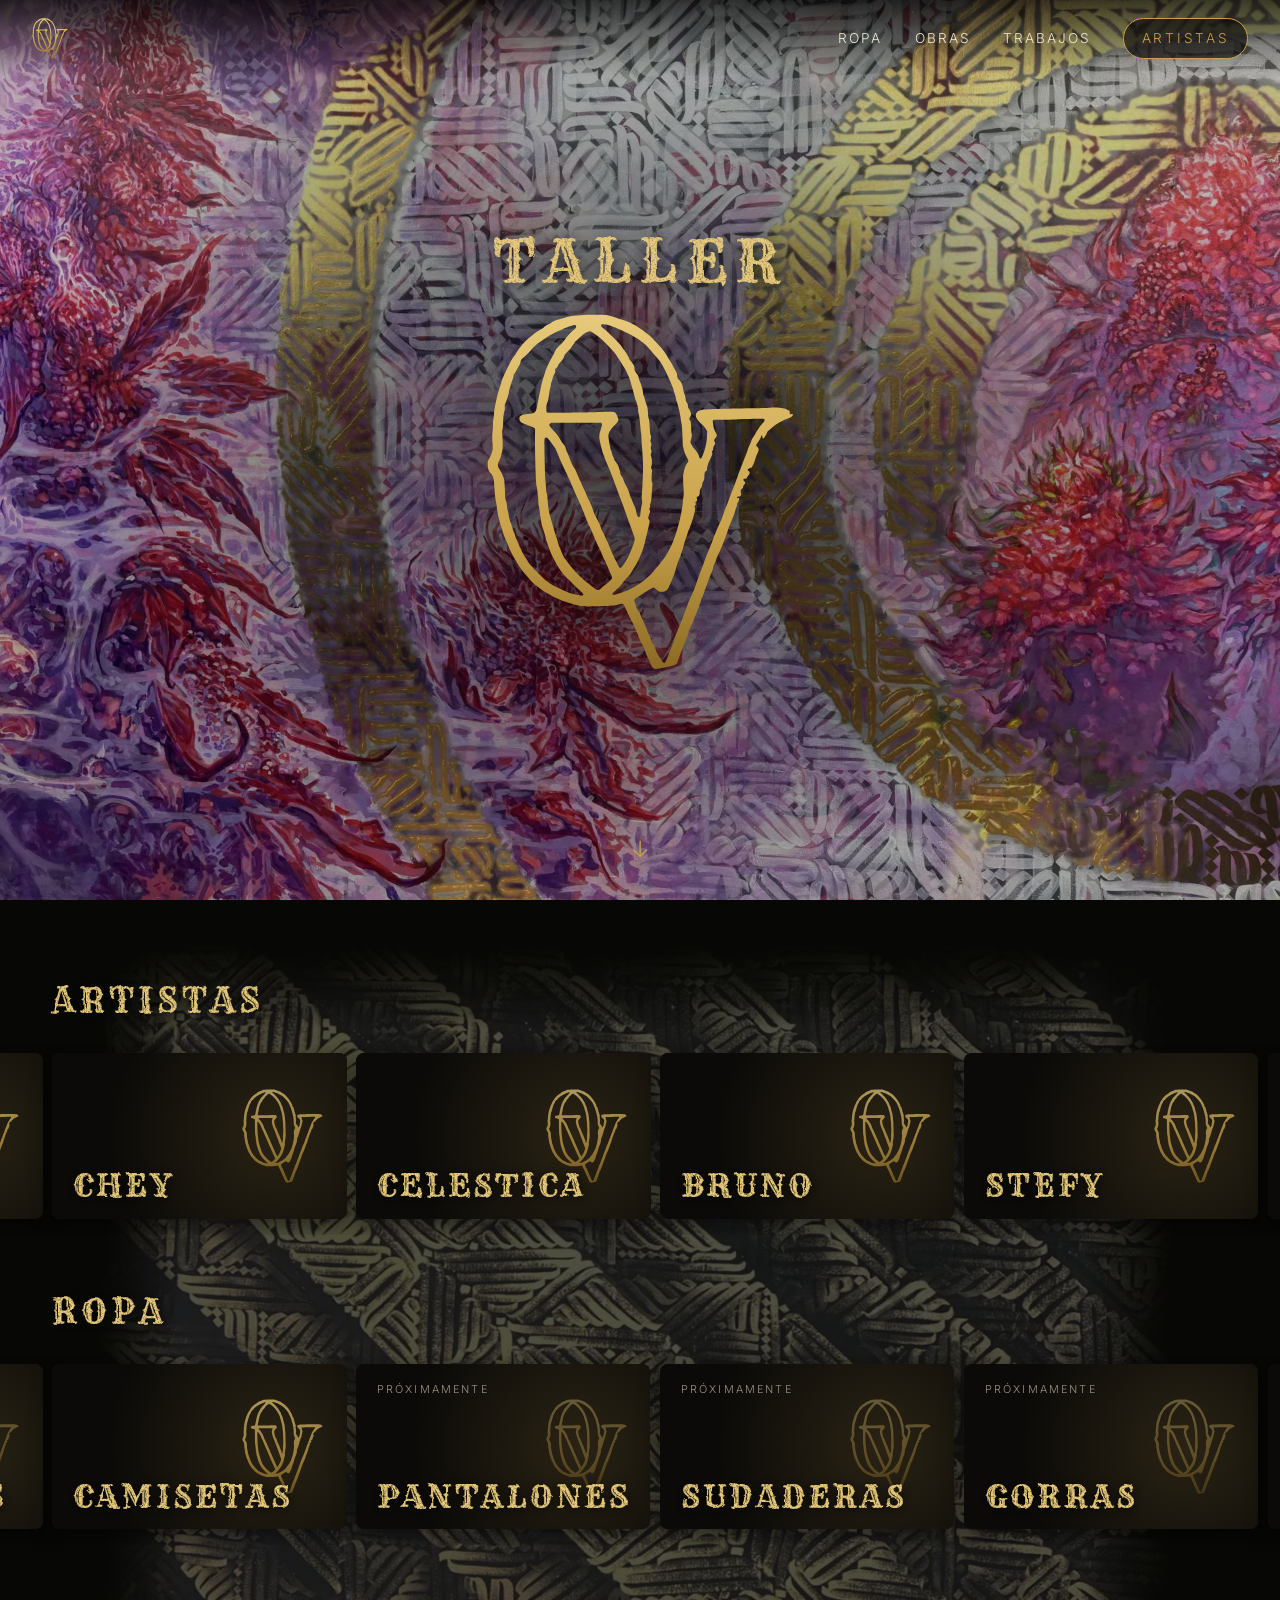
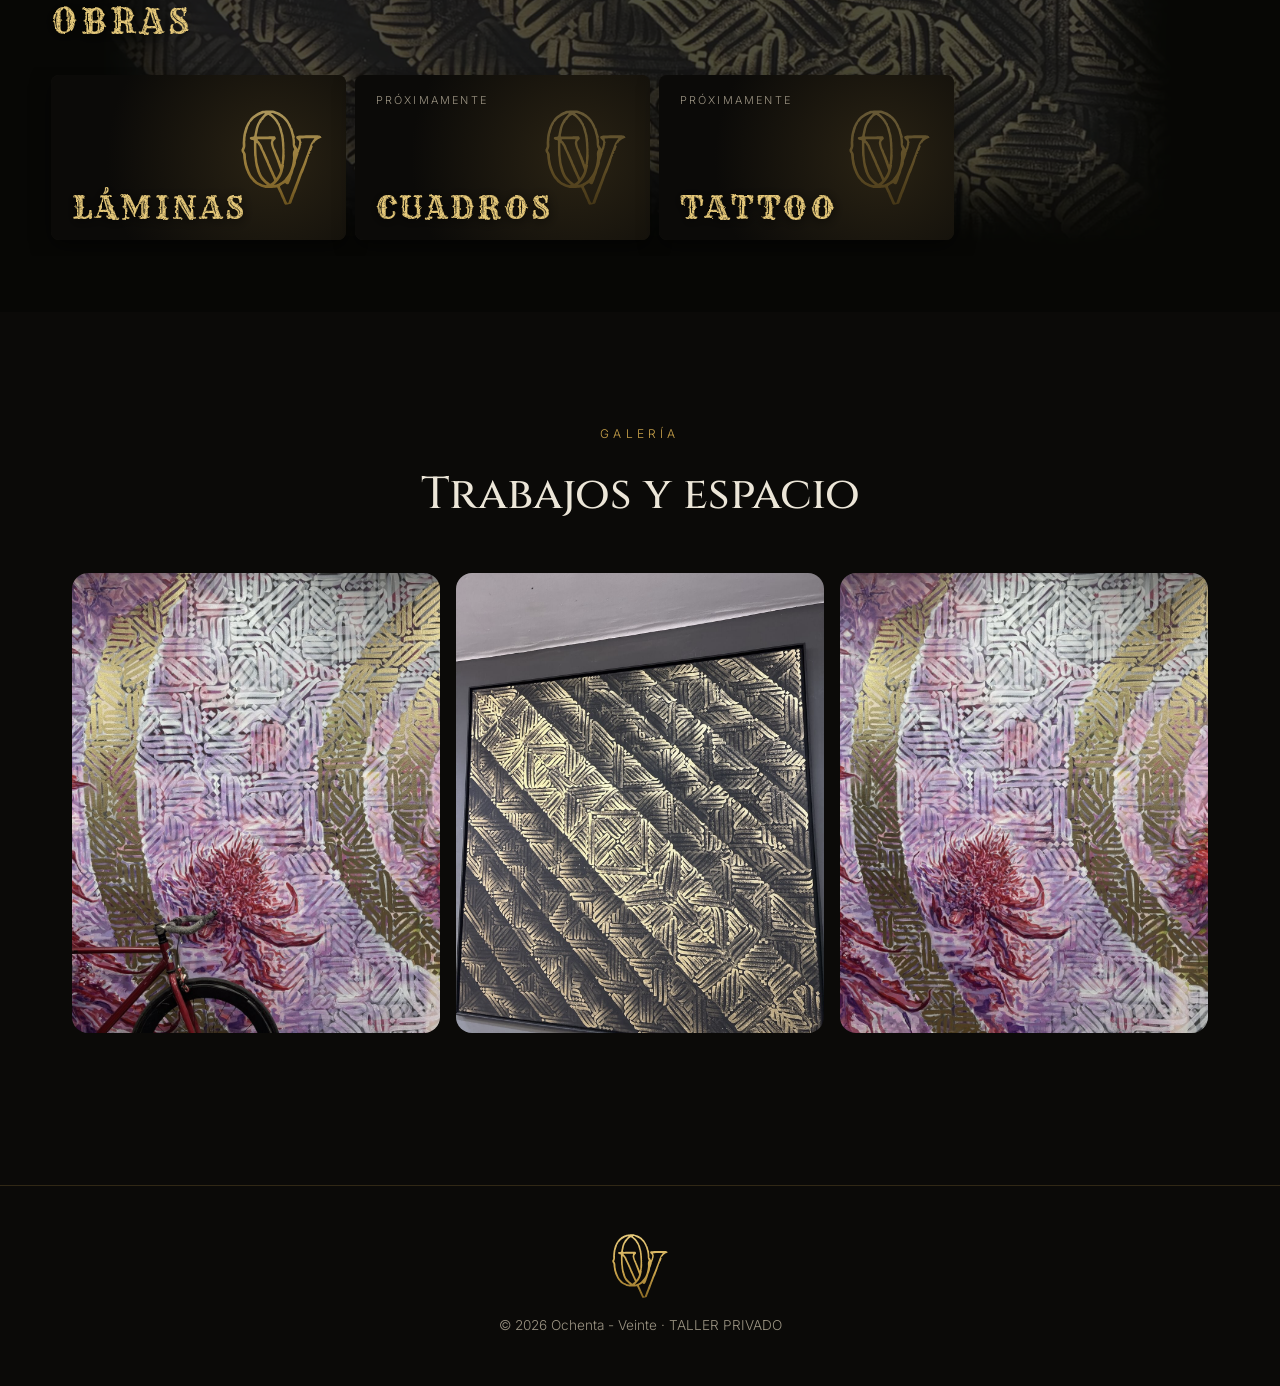
==== commit a640380d: "Artistas y Ropa: carruseles giratorios en bucle (móvil y ordenador); artistas desde una lista en js/" ====
--- a/index.html
+++ b/index.html
@@ -62,37 +62,20 @@
     <div class="band-shade"></div>
     <div class="rows">
 
-      <!-- FILA: ARTISTAS (para añadir uno, copia la tarjeta y cambia nombre, foto y enlace) -->
+      <!-- FILA: ARTISTAS (carrusel giratorio). Para añadir artistas edita la lista en js/artistas.js -->
       <div class="row">
         <h2 class="row-title">Artistas</h2>
-        <div class="row-viewport">
-          <button class="row-arrow prev" aria-label="Anteriores artistas">‹</button>
-          <div class="row-track">
-            <a class="row-card" href="artistas/chey.html">
-              <span class="row-card-media"><img class="row-card-logo" src="img/logo-ov.svg" alt=""></span>
-              <span class="row-card-title">Chey</span>
-            </a>
-            <a class="row-card" href="artistas/celestica.html">
-              <span class="row-card-media"><img class="row-card-logo" src="img/logo-ov.svg" alt=""></span>
-              <span class="row-card-title">Celestica</span>
-            </a>
-            <a class="row-card" href="artistas/bruno.html">
-              <span class="row-card-media"><img class="row-card-logo" src="img/logo-ov.svg" alt=""></span>
-              <span class="row-card-title">Bruno</span>
-            </a>
-            <a class="row-card" href="artistas/stefy.html">
-              <span class="row-card-media"><img class="row-card-logo" src="img/logo-ov.svg" alt=""></span>
-              <span class="row-card-title">Stefy</span>
-            </a>
-          </div>
-          <button class="row-arrow next" aria-label="Más artistas">›</button>
+        <div class="row-viewport is-loop" data-carrusel="artistas">
+          <button class="row-arrow prev" aria-label="Anterior artista">‹</button>
+          <div class="row-track"></div>
+          <button class="row-arrow next" aria-label="Siguiente artista">›</button>
         </div>
       </div>
 
-      <!-- FILA: ROPA (ejemplos hasta tener las prendas reales) -->
+      <!-- FILA: ROPA (carrusel giratorio; para añadir una prenda copia una tarjeta) -->
       <div class="row" id="ropa">
         <h2 class="row-title">Ropa</h2>
-        <div class="row-viewport">
+        <div class="row-viewport is-loop">
           <button class="row-arrow prev" aria-label="Anterior">‹</button>
           <div class="row-track">
           <a class="row-card" href="ropa/camisetas.html">
@@ -130,11 +113,10 @@
         <div class="row-viewport">
           <button class="row-arrow prev" aria-label="Anterior">‹</button>
           <div class="row-track">
-          <div class="row-card is-soon">
+          <a class="row-card" href="obras/laminas.html">
             <span class="row-card-media"><img class="row-card-logo" src="img/logo-ov.svg" alt=""></span>
             <span class="row-card-title">Láminas</span>
-            <span class="row-card-tag">Próximamente</span>
-          </div>
+          </a>
           <div class="row-card is-soon">
             <span class="row-card-media"><img class="row-card-logo" src="img/logo-ov.svg" alt=""></span>
             <span class="row-card-title">Cuadros</span>
@@ -179,7 +161,7 @@
     });
     links.querySelectorAll('a').forEach(a => a.addEventListener('click', () => links.classList.remove('open')));
     // Filas deslizables: las flechas avanzan una pantalla de tarjetas
-    document.querySelectorAll('.row-viewport').forEach(row => {
+    document.querySelectorAll('.row-viewport:not(.is-loop)').forEach(row => {
       const track = row.querySelector('.row-track');
       const update = () => {
         row.querySelector('.prev').hidden = track.scrollLeft < 5;
@@ -195,5 +177,7 @@
       document.querySelector('.nav').classList.toggle('solid', window.scrollY > 40);
     });
   </script>
+  <script src="js/artistas.js"></script>
+  <script src="js/carrusel.js"></script>
 </body>
 </html>
--- a/styles.css
+++ b/styles.css
@@ -84,7 +84,7 @@
 /* ARTISTAS Y ROPA: filas tipo Netflix */
 .rows-band { height: auto; display: block; padding: 4.5rem 0 3.5rem; }
 .rows-band .band-shade { background: rgba(11, 10, 8, .72); }
-.rows { position: relative; z-index: 1; display: grid; gap: 3rem; }
+.rows { position: relative; z-index: 1; display: grid; grid-template-columns: minmax(0, 1fr); gap: 3rem; }
 .row-title {
   font-family: var(--rustic); font-weight: 400; color: var(--gold-light); text-transform: uppercase; letter-spacing: .12em;
   font-size: clamp(1.5rem, 3vw, 2.1rem); margin: 0 0 1rem; padding: 0 4vw;
@@ -139,9 +139,9 @@
 }
 
 /* TIENDA: ARMARIO-ANDAMIO */
-.shop-page { padding-top: 8rem; }
-.shop-title { font-family: var(--rustic); font-weight: 400; color: var(--gold-light); font-size: clamp(2.4rem, 7vw, 4.4rem); letter-spacing: .12em; text-transform: uppercase; line-height: 1.1; filter: url(#gastado); margin-bottom: 2rem; }
-.armario3d { position: relative; height: 580px; border-radius: var(--radius); overflow: hidden; background: #0c0b0a; box-shadow: inset 0 0 0 1px rgba(201, 162, 74, .2); }
+.shop-page { padding-top: 6.5rem; }
+.shop-title { font-family: var(--rustic); font-weight: 400; color: var(--gold-light); font-size: clamp(2.4rem, 7vw, 4.4rem); letter-spacing: .12em; text-transform: uppercase; line-height: 1.1; filter: url(#gastado); margin-bottom: 1.2rem; }
+.armario3d { position: relative; height: clamp(300px, calc(100svh - 455px), 580px); border-radius: var(--radius); overflow: hidden; background: #0c0b0a; box-shadow: inset 0 0 0 1px rgba(201, 162, 74, .2); }
 .armario-canvas { display: block; width: 100%; height: 100%; touch-action: pan-y; cursor: grab; }
 .armario-hint { position: absolute; top: 14px; left: 0; right: 0; text-align: center; font-family: 'Special Elite', monospace; font-size: .75rem; letter-spacing: .25em; text-transform: uppercase; color: rgba(236, 230, 216, .6); pointer-events: none; padding: 0 1rem; }
 .armario-fallback[hidden] { display: none; }
@@ -233,17 +233,32 @@
   .nav-links.open { display: flex; }
   .section { padding: 5rem 1.25rem; }
   .gallery { grid-template-columns: 1fr; }
-  /* En móvil el mural se ve entero arriba y el texto va debajo */
-  .hero { aspect-ratio: auto; max-height: none; overflow: visible; }
-  .hero video { position: relative; height: auto; aspect-ratio: 4 / 3; margin-top: 72px; }
-  .hero-logo { width: 170px; }
-  .hero-shade, .scroll-hint { display: none; }
-  .hero-content { height: auto; padding: 2.5rem 1.25rem 3.5rem; }
+  /* En móvil la portada ocupa la pantalla: el mural de fondo y TALLER + logo encima, igual que en ordenador */
+  .hero { aspect-ratio: auto; height: 100vh; height: 100svh; max-height: none; }
+  .hero-logo { width: 190px; }
+  .hero-kicker { font-size: 2.6rem; }
   .works { grid-template-columns: 1fr 1fr; }
   .row-card { width: 72vw; }
   .row-arrow { display: none; }
-  .shop-page { padding-top: 6rem; }
-  .armario3d { height: 460px; }
+  /* Armario en móvil: todo (perchero, nombre, botones y contacto) cabe en una pantalla */
+  .shop-page { padding-top: 4.6rem; padding-bottom: 2rem; }
+  .shop-page .back-link { margin-bottom: .4rem; font-size: .68rem; }
+  .shop-title { font-size: 2rem; margin-bottom: .5rem; }
+  .armario3d { height: calc(100svh - 395px); min-height: 250px; }
+  .armario-info { gap: .55rem; margin-top: .5rem; padding: .7rem .9rem .8rem; }
+  .armario-info > div:first-child { display: grid; grid-template-columns: auto 1fr; align-items: baseline; column-gap: .6rem; width: 100%; }
+  .info-num { font-size: .7rem; }
+  .info-name { font-size: 1.35rem; margin: 0; text-align: right; }
+  .info-color { grid-column: 1 / -1; font-size: .78rem; gap: .45rem; }
+  .info-dot { width: 11px; height: 11px; }
+  .info-lado { width: 100%; display: grid; grid-template-columns: 1fr 1fr; gap: .5rem; align-items: center; }
+  .info-actions { grid-column: 1 / -1; }
+  .info-actions .flip { flex: 1; }
+  .info-btn { padding: .55rem .8rem; font-size: .72rem; letter-spacing: .14em; }
+  .info-btn.prev, .info-btn.next { padding: .3rem .9rem; font-size: 1.1rem; }
+  .info-btn.contacta { font-size: .8rem; }
+  .info-ig { font-size: .8rem; gap: .35rem; }
+  .info-ig svg { width: 18px; height: 18px; }
   .armario-hint { font-size: .6rem; letter-spacing: .12em; top: 10px; }
   .artist-page { padding-top: 6rem; }
   .work-placeholder { font-size: .68rem; letter-spacing: .08em; }
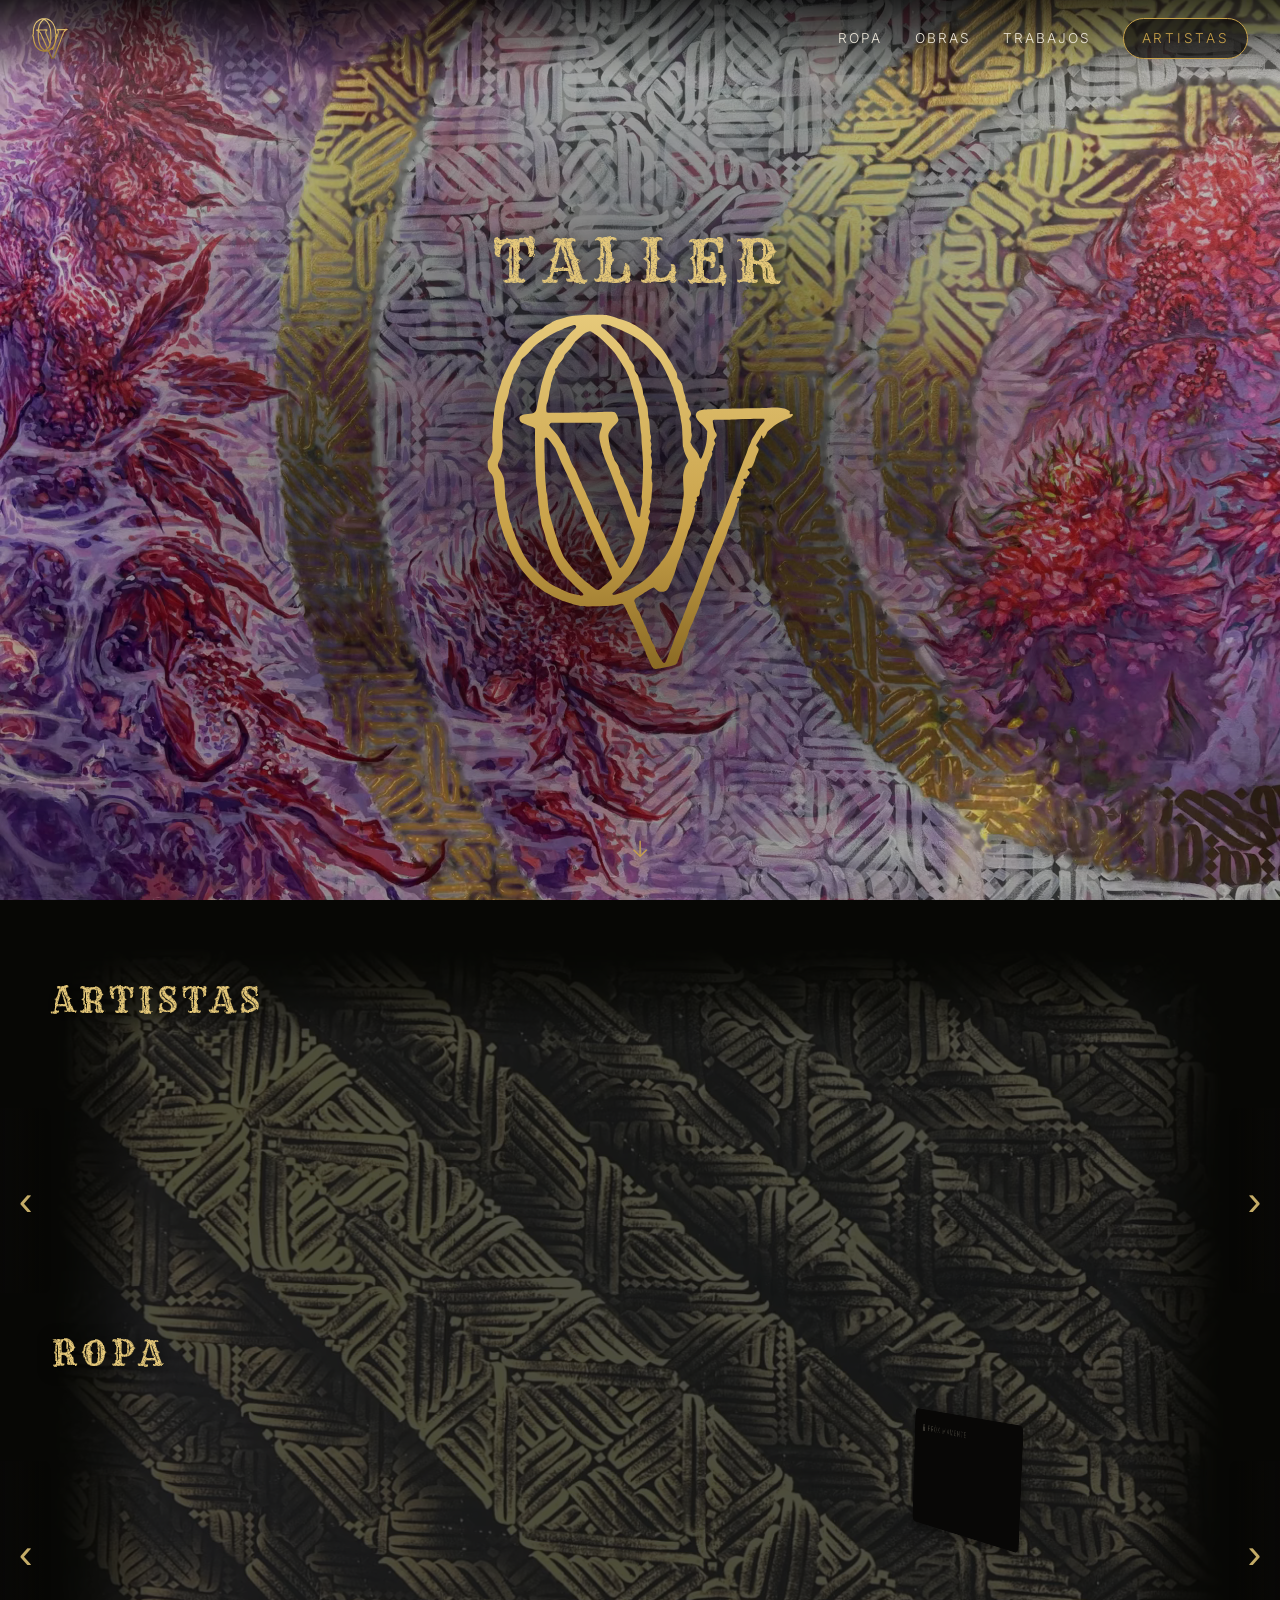
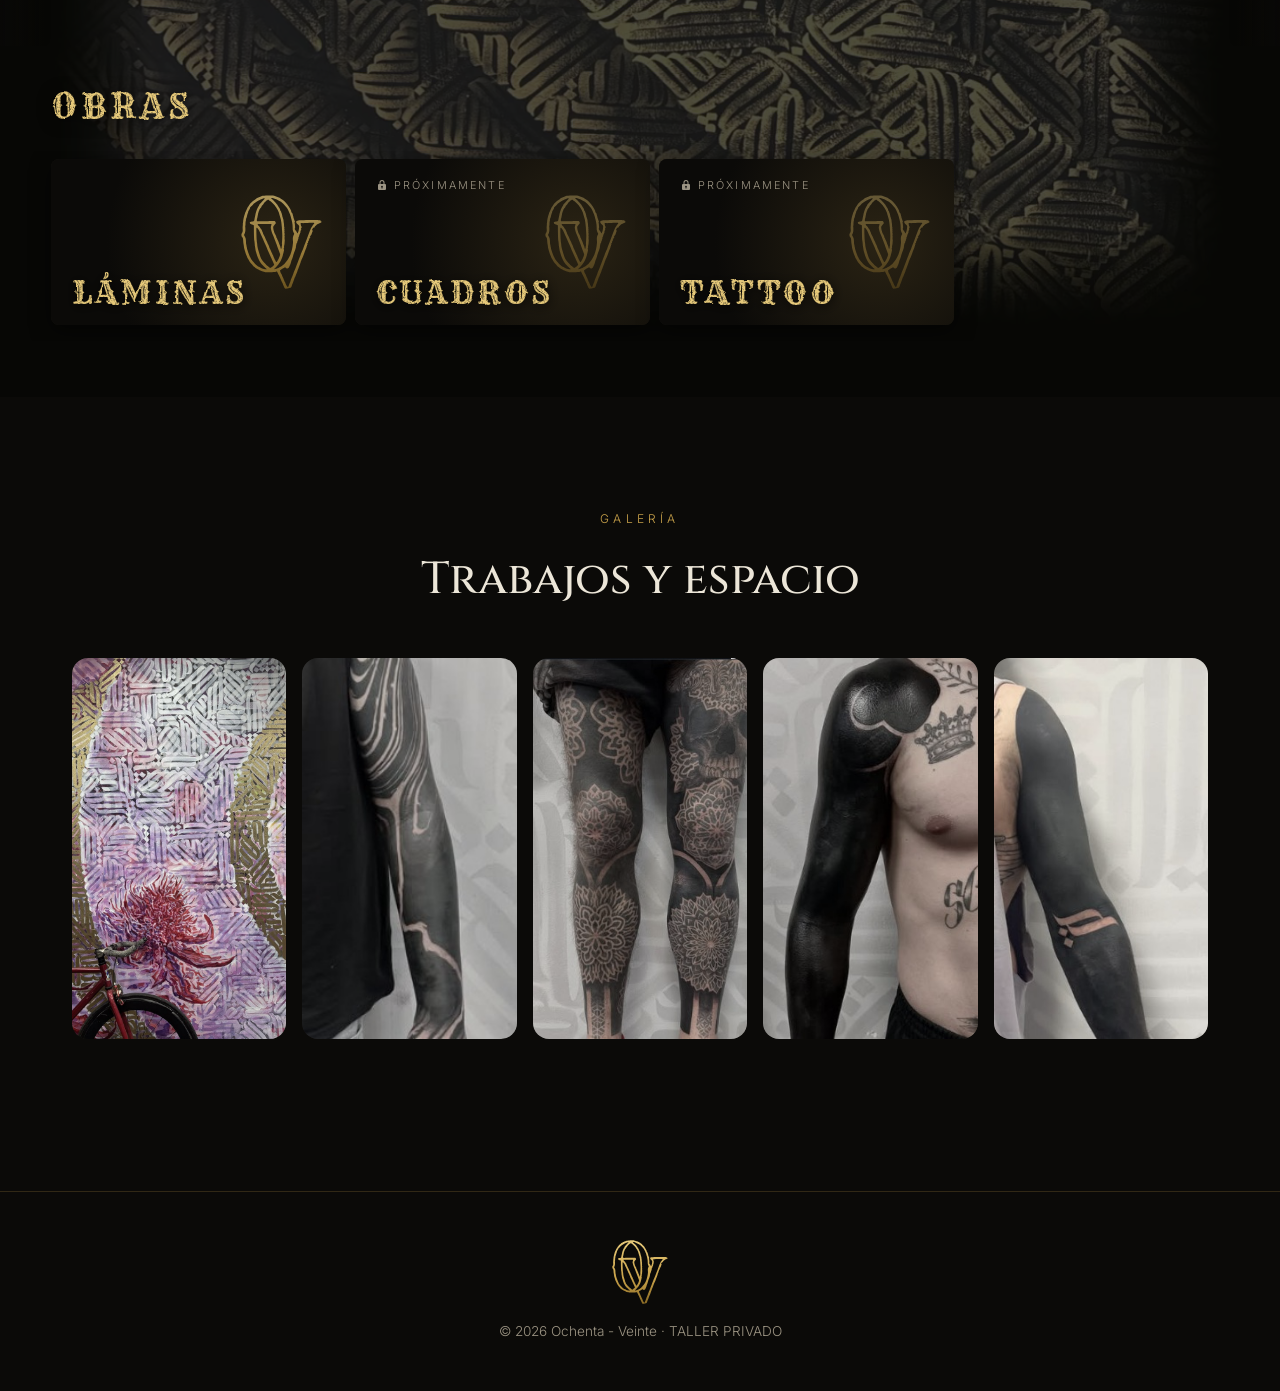
==== commit 983e954d: "Trabajos: cuatro fotos de tatuajes en vertical recortadas al tatuaje; se amplían suave al pasar el c" ====
--- a/index.html
+++ b/index.html
@@ -139,10 +139,13 @@
   <section class="section" id="trabajos">
     <p class="eyebrow center">Galería</p>
     <h2 class="center">Trabajos y espacio</h2>
+    <!-- Al pasar el cursor por encima, la foto se amplía en grande; al quitarlo vuelve a su sitio -->
     <div class="gallery">
-      <img src="img/mural-1.jpg" alt="Mural del estudio" loading="lazy">
-      <img src="img/cuadro.jpg" alt="Cuadro dorado" loading="lazy">
-      <img src="img/mural-2.jpg" alt="Detalle del mural" loading="lazy">
+      <figure class="gallery-item"><img src="img/mural-1.jpg" alt="Mural del estudio" loading="lazy"></figure>
+      <figure class="gallery-item"><img src="img/trabajos/trabajo-brazo-ondas.jpg" alt="Brazo entero en negro con ondas" loading="lazy"></figure>
+      <figure class="gallery-item"><img src="img/trabajos/trabajo-piernas-mandalas.jpg" alt="Piernas con mandalas y calavera" loading="lazy"></figure>
+      <figure class="gallery-item"><img src="img/trabajos/trabajo-brazo-negro.jpg" alt="Brazo entero en blackwork" loading="lazy"></figure>
+      <figure class="gallery-item"><img src="img/trabajos/trabajo-brazo-letra.jpg" alt="Brazo en negro con letra en reserva" loading="lazy"></figure>
     </div>
   </section>
 
@@ -173,6 +176,88 @@
       window.addEventListener('resize', update);
       update();
     });
+    // Galería: al pasar el cursor, la foto crece suave hasta ocupar casi toda la pantalla;
+    // al quitar el cursor vuelve a su sitio. En móvil se abre y se cierra tocando.
+    (() => {
+      const conRaton = window.matchMedia('(hover: hover) and (pointer: fine)').matches;
+      const capa = document.createElement('div');
+      capa.className = 'zoom-capa';
+      const grande = document.createElement('img');
+      grande.className = 'zoom-img';
+      grande.alt = '';
+      // Botón CONTACTA (lleva al Instagram) que aparece sobre la foto ampliada
+      const boton = document.createElement('a');
+      boton.className = 'info-btn contacta zoom-contacta';
+      boton.href = 'https://www.instagram.com/ochentaveinte__/';
+      boton.target = '_blank'; boton.rel = 'noopener';
+      boton.innerHTML = '<svg viewBox="0 0 24 24" width="18" height="18" aria-hidden="true"><rect x="3" y="3" width="18" height="18" rx="5" fill="none" stroke="currentColor" stroke-width="2"/><circle cx="12" cy="12" r="4.2" fill="none" stroke="currentColor" stroke-width="2"/><circle cx="17.4" cy="6.6" r="1.3" fill="currentColor"/></svg><span>Contacta</span>';
+      document.body.append(capa, grande, boton);
+      let abierta = null, bloqueada = null, cerrando = 0, enCierre = false;
+
+      const destino = fig => {
+        const r = fig.getBoundingClientRect();
+        let H = innerHeight * .88, W = H * r.width / r.height;
+        if (W > innerWidth * .92) { W = innerWidth * .92; H = W * r.height / r.width; }
+        return { r, W, H, x: (innerWidth - W) / 2, y: (innerHeight - H) / 2 };
+      };
+      const enMiniatura = (d) => `translate(${d.r.left - d.x}px, ${d.r.top - d.y}px) scale(${d.r.width / d.W})`;
+
+      const abrir = fig => {
+        if (abierta || enCierre) return;
+        const img = fig.querySelector('img'), d = destino(fig);
+        abierta = fig;
+        grande.src = img.currentSrc || img.src; grande.alt = img.alt;
+        Object.assign(grande.style, { left: d.x + 'px', top: d.y + 'px', width: d.W + 'px', height: d.H + 'px',
+          transition: 'none', transform: enMiniatura(d) });
+        grande.classList.add('is-visible');
+        fig.classList.add('is-zoom');
+        grande.getBoundingClientRect();  // fija el punto de partida antes de animar
+        grande.style.transition = '';
+        grande.style.transform = 'none';
+        capa.classList.add('is-visible');
+        boton.style.left = (d.x + d.W / 2) + 'px';
+        boton.style.top = (d.y + d.H - 28) + 'px';
+        boton.classList.add('is-visible');
+      };
+      const cerrar = () => {
+        const fig = abierta;
+        if (!fig) return;
+        abierta = null; bloqueada = conRaton ? fig : null; enCierre = true;
+        // vuelve encogiéndose suave hasta su hueco en la galería
+        grande.style.transform = enMiniatura(destino(fig));
+        capa.classList.remove('is-visible');
+        boton.classList.remove('is-visible');
+        cerrando = setTimeout(() => {
+          grande.classList.remove('is-visible'); fig.classList.remove('is-zoom'); enCierre = false;
+        }, 480);
+      };
+
+      document.querySelectorAll('.gallery-item').forEach(fig => {
+        if (!conRaton) fig.addEventListener('click', () => abrir(fig));
+      });
+      if (conRaton) {
+        // tras cerrar, esa foto no se vuelve a abrir hasta que el cursor sale de ella
+        const dentro = (el, e) => { const r = el.getBoundingClientRect(); return e.clientX >= r.left && e.clientX <= r.right && e.clientY >= r.top && e.clientY <= r.bottom; };
+        document.addEventListener('mousemove', e => {
+          // se cierra en cuanto el cursor sale de la foto grande (y de su miniatura)
+          // (cuenta también el camino entre la miniatura y la foto grande, para poder pasar de una a otra)
+          if (abierta) {
+            const a = abierta.getBoundingClientRect(), g = grande.getBoundingClientRect();
+            const x0 = Math.min(a.left, g.left), x1 = Math.max(a.right, g.right), y0 = Math.min(a.top, g.top), y1 = Math.max(a.bottom, g.bottom);
+            const enPuente = e.clientX >= x0 && e.clientX <= x1 && e.clientY >= Math.max(a.top, g.top) && e.clientY <= Math.min(a.bottom, g.bottom);
+            if (!dentro(grande, e) && !dentro(abierta, e) && !enPuente) cerrar();
+            return;
+          }
+          const fig = e.target.closest && e.target.closest('.gallery-item');
+          if (bloqueada && fig !== bloqueada) bloqueada = null;
+          if (fig && fig !== bloqueada) abrir(fig);
+        });
+      }
+      grande.addEventListener('click', cerrar);
+      capa.addEventListener('click', cerrar);
+      addEventListener('keydown', e => { if (e.key === 'Escape') cerrar(); });
+      addEventListener('scroll', () => { if (abierta && !conRaton) cerrar(); }, { passive: true });
+    })();
     window.addEventListener('scroll', () => {
       document.querySelector('.nav').classList.toggle('solid', window.scrollY > 40);
     });
--- a/styles.css
+++ b/styles.css
@@ -111,6 +111,12 @@
   filter: url(#gastado) drop-shadow(0 2px 6px rgba(0, 0, 0, .95));
 }
 .row-card-tag { position: absolute; left: 7%; top: 10%; font-size: .68rem; letter-spacing: .2em; text-transform: uppercase; color: var(--muted); }
+/* Candado de "bloqueado" junto a PRÓXIMAMENTE, del mismo color que la letra */
+.row-card-tag { display: inline-flex; align-items: center; gap: .5em; }
+.row-card-tag::before {
+  content: ""; width: 1.15em; height: 1.15em; flex: none; background: currentColor;
+  -webkit-mask: url("data:image/svg+xml,%3Csvg xmlns='http://www.w3.org/2000/svg' viewBox='0 0 24 24'%3E%3Cpath d='M12 2a5 5 0 0 0-5 5v3H6a2 2 0 0 0-2 2v8a2 2 0 0 0 2 2h12a2 2 0 0 0 2-2v-8a2 2 0 0 0-2-2h-1V7a5 5 0 0 0-5-5zm-3 8V7a3 3 0 0 1 6 0v3H9zm3 3.5a1.75 1.75 0 0 1 1 3.19V18a1 1 0 0 1-2 0v-1.31a1.75 1.75 0 0 1 1-3.19z'/%3E%3C/svg%3E") center / contain no-repeat; mask: url("data:image/svg+xml,%3Csvg xmlns='http://www.w3.org/2000/svg' viewBox='0 0 24 24'%3E%3Cpath d='M12 2a5 5 0 0 0-5 5v3H6a2 2 0 0 0-2 2v8a2 2 0 0 0 2 2h12a2 2 0 0 0 2-2v-8a2 2 0 0 0-2-2h-1V7a5 5 0 0 0-5-5zm-3 8V7a3 3 0 0 1 6 0v3H9zm3 3.5a1.75 1.75 0 0 1 1 3.19V18a1 1 0 0 1-2 0v-1.31a1.75 1.75 0 0 1 1-3.19z'/%3E%3C/svg%3E") center / contain no-repeat;
+}
 .row-card.is-soon .row-card-logo { opacity: .35; }
 .row-arrow {
   position: absolute; top: .5rem; bottom: 1rem; z-index: 3; width: 4vw; min-width: 40px; border: 0; cursor: pointer;
@@ -120,11 +126,68 @@
 .row-arrow.next { right: 0; border-radius: 8px 0 0 8px; }
 .row-viewport:hover .row-arrow, .row-arrow:focus-visible { opacity: 1; }
 
+/* CARRUSEL CIRCULAR: las tarjetas forman un anillo 3D que gira (js/carrusel.js) */
+.row-viewport.is-ring {
+  --ancho-tarjeta: clamp(240px, 23vw, 360px);
+  /* alto = tarjeta + hueco arriba para ver las de detrás del círculo */
+  height: calc(var(--ancho-tarjeta) * 9 / 16 * 1.42 + 1.2rem); perspective: 1600px; perspective-origin: 50% calc(100% - .6rem - var(--ancho-tarjeta) * 9 / 32);
+  overflow: hidden; overflow-x: clip; overflow-y: visible; touch-action: pan-y; user-select: none; -webkit-user-select: none;
+}
+.row-track.ring {
+  position: absolute; left: 50%; top: calc(100% - .6rem - var(--ancho-tarjeta) * 9 / 32); width: 0; height: 0; padding: 0; overflow: visible;
+  transform-style: preserve-3d; scroll-snap-type: none; cursor: grab;
+}
+.row-track.ring:active { cursor: grabbing; }
+.row-track.ring .row-card { position: absolute; left: 0; top: 0; backface-visibility: hidden; -webkit-backface-visibility: hidden; transition: none; }
+.row-track.ring a.row-card:focus-visible { outline: 2px solid var(--gold-light); }
+.ring-brillo {
+  position: absolute; left: 0; top: 0; pointer-events: none; opacity: 0;
+  backface-visibility: hidden; -webkit-backface-visibility: hidden;
+}
+.ring-brillo::before {
+  content: ""; position: absolute; inset: 60px; border-radius: 8px;
+  border: 2px solid var(--gold-light);
+  box-shadow: inset 0 0 16px rgba(230, 201, 122, .45), 0 0 12px 3px rgba(240, 214, 140, .8), 0 0 30px 8px rgba(201, 162, 74, .5), 0 0 52px 12px rgba(201, 162, 74, .22);
+}
+.row-card-sombra { position: absolute; inset: 0; z-index: 3; background: #000; opacity: 0; pointer-events: none; }
+/* Tarjetas de Artistas: delante solo el nombre centrado; detrás (row-card-reverso) el logo OV */
+.row-card--nombre .row-card-media { background: radial-gradient(ellipse at 50% 55%, #2a2314, var(--black) 75%); }
+.row-card--nombre .row-card-title { left: 50%; top: 50%; bottom: auto; transform: translate(-50%, -50%); text-align: center; white-space: nowrap; }
+.row-card-reverso {
+  position: absolute; inset: 0; display: none; align-items: center; justify-content: center;
+  background: radial-gradient(circle at 50% 50%, #2a2314, var(--black) 70%);
+}
+.row-card-reverso img { width: 34%; height: auto; opacity: .8; }
+.row-card.is-detras .row-card-reverso { display: flex; }
+.row-card.is-detras .row-card-media, .row-card.is-detras .row-card-title { visibility: hidden; }
+.is-ring .row-arrow { opacity: .85; top: auto; bottom: 0; height: calc(var(--ancho-tarjeta) * 9 / 16 + 1.2rem); background: linear-gradient(90deg, rgba(11, 10, 8, .75), transparent); }
+.row:has(.is-ring) .row-title { margin-bottom: .6rem; }
+.rows:has(.is-ring) { gap: 2rem; }
+.is-ring .row-arrow.next { background: linear-gradient(270deg, rgba(11, 10, 8, .75), transparent); }
+
 
 /* GALERÍA */
-.gallery { display: grid; grid-template-columns: repeat(3, 1fr); gap: 1rem; margin: 2.5rem 0; }
-.gallery img { width: 100%; aspect-ratio: 4 / 5; object-fit: cover; filter: grayscale(.25); border-radius: var(--radius); transition: filter .4s, transform .4s; }
-.gallery img:hover { filter: none; transform: scale(1.02); }
+.gallery { display: grid; grid-template-columns: repeat(5, 1fr); gap: 1rem; margin: 2.5rem 0; }
+.gallery-item { margin: 0; aspect-ratio: 9 / 16; overflow: hidden; border-radius: var(--radius); cursor: zoom-in; background: var(--ink); }
+.gallery-item img { display: block; width: 100%; height: 100%; object-fit: cover; filter: grayscale(.25); transition: filter .4s; }
+.gallery-item:hover img { filter: none; }
+.gallery-item.is-zoom img { visibility: hidden; }
+/* Foto ampliada de la galería */
+.zoom-capa { position: fixed; inset: 0; z-index: 90; background: rgba(8, 7, 6, .82); opacity: 0; pointer-events: none; transition: opacity .48s ease; }
+.zoom-capa.is-visible { opacity: 1; pointer-events: auto; }
+.zoom-img {
+  position: fixed; z-index: 91; display: none; object-fit: cover; border-radius: var(--radius); transform-origin: 0 0;
+  box-shadow: 0 0 0 1px rgba(201, 162, 74, .35), 0 30px 80px rgba(0, 0, 0, .8);
+  transition: transform .48s cubic-bezier(.45, 0, .2, 1); cursor: zoom-out;
+}
+.zoom-img.is-visible { display: block; }
+.info-btn.contacta.zoom-contacta {
+  position: fixed; z-index: 92; display: inline-flex; align-items: center; gap: .55rem; transform: translate(-50%, -100%) translateY(12px);
+  opacity: 0; pointer-events: none; transition: opacity .3s ease, transform .3s ease;
+}
+.info-btn.contacta.zoom-contacta.is-visible { opacity: 1; pointer-events: auto; transform: translate(-50%, -100%); transition-delay: .25s; }
+.info-btn.contacta.zoom-contacta.is-visible:hover { transform: translate(-50%, -100%) translateY(-1px); }
+.zoom-contacta svg { flex: none; }
 
 /* PÁGINA DE ARTISTA */
 .artist-page { padding-top: 8rem; }
@@ -232,7 +295,10 @@
   }
   .nav-links.open { display: flex; }
   .section { padding: 5rem 1.25rem; }
-  .gallery { grid-template-columns: 1fr; }
+  /* Móvil: fila deslizable con las fotos todas iguales, en vertical */
+  .gallery { display: flex; gap: .6rem; overflow-x: auto; scroll-snap-type: x mandatory; margin: 2rem -1.25rem; padding: 0 1.25rem .5rem; scroll-padding: 0 1.25rem; scrollbar-width: none; }
+  .gallery::-webkit-scrollbar { display: none; }
+  .gallery-item { flex: 0 0 58vw; width: 58vw; scroll-snap-align: start; }
   /* En móvil la portada ocupa la pantalla: el mural de fondo y TALLER + logo encima, igual que en ordenador */
   .hero { aspect-ratio: auto; height: 100vh; height: 100svh; max-height: none; }
   .hero-logo { width: 190px; }
@@ -240,6 +306,11 @@
   .works { grid-template-columns: 1fr 1fr; }
   .row-card { width: 72vw; }
   .row-arrow { display: none; }
+  /* En móvil el ancho de tarjeta lo calcula js/carrusel.js para que el aro quepa entero */
+  .row-viewport.is-ring { --ancho-tarjeta: 34vw; height: calc(var(--ancho-tarjeta) * 9 / 16 * 1.75 + 1rem); perspective: 700px; }
+  .row-track.ring .row-card-title { font-size: calc(var(--ancho-tarjeta) * .095); letter-spacing: .06em; }
+  .row-track.ring .row-card-tag { font-size: calc(var(--ancho-tarjeta) * .042); letter-spacing: .12em; top: 8%; }
+  .is-ring .row-arrow { display: block; width: 44px; font-size: 2rem; }
   /* Armario en móvil: todo (perchero, nombre, botones y contacto) cabe en una pantalla */
   .shop-page { padding-top: 4.6rem; padding-bottom: 2rem; }
   .shop-page .back-link { margin-bottom: .4rem; font-size: .68rem; }
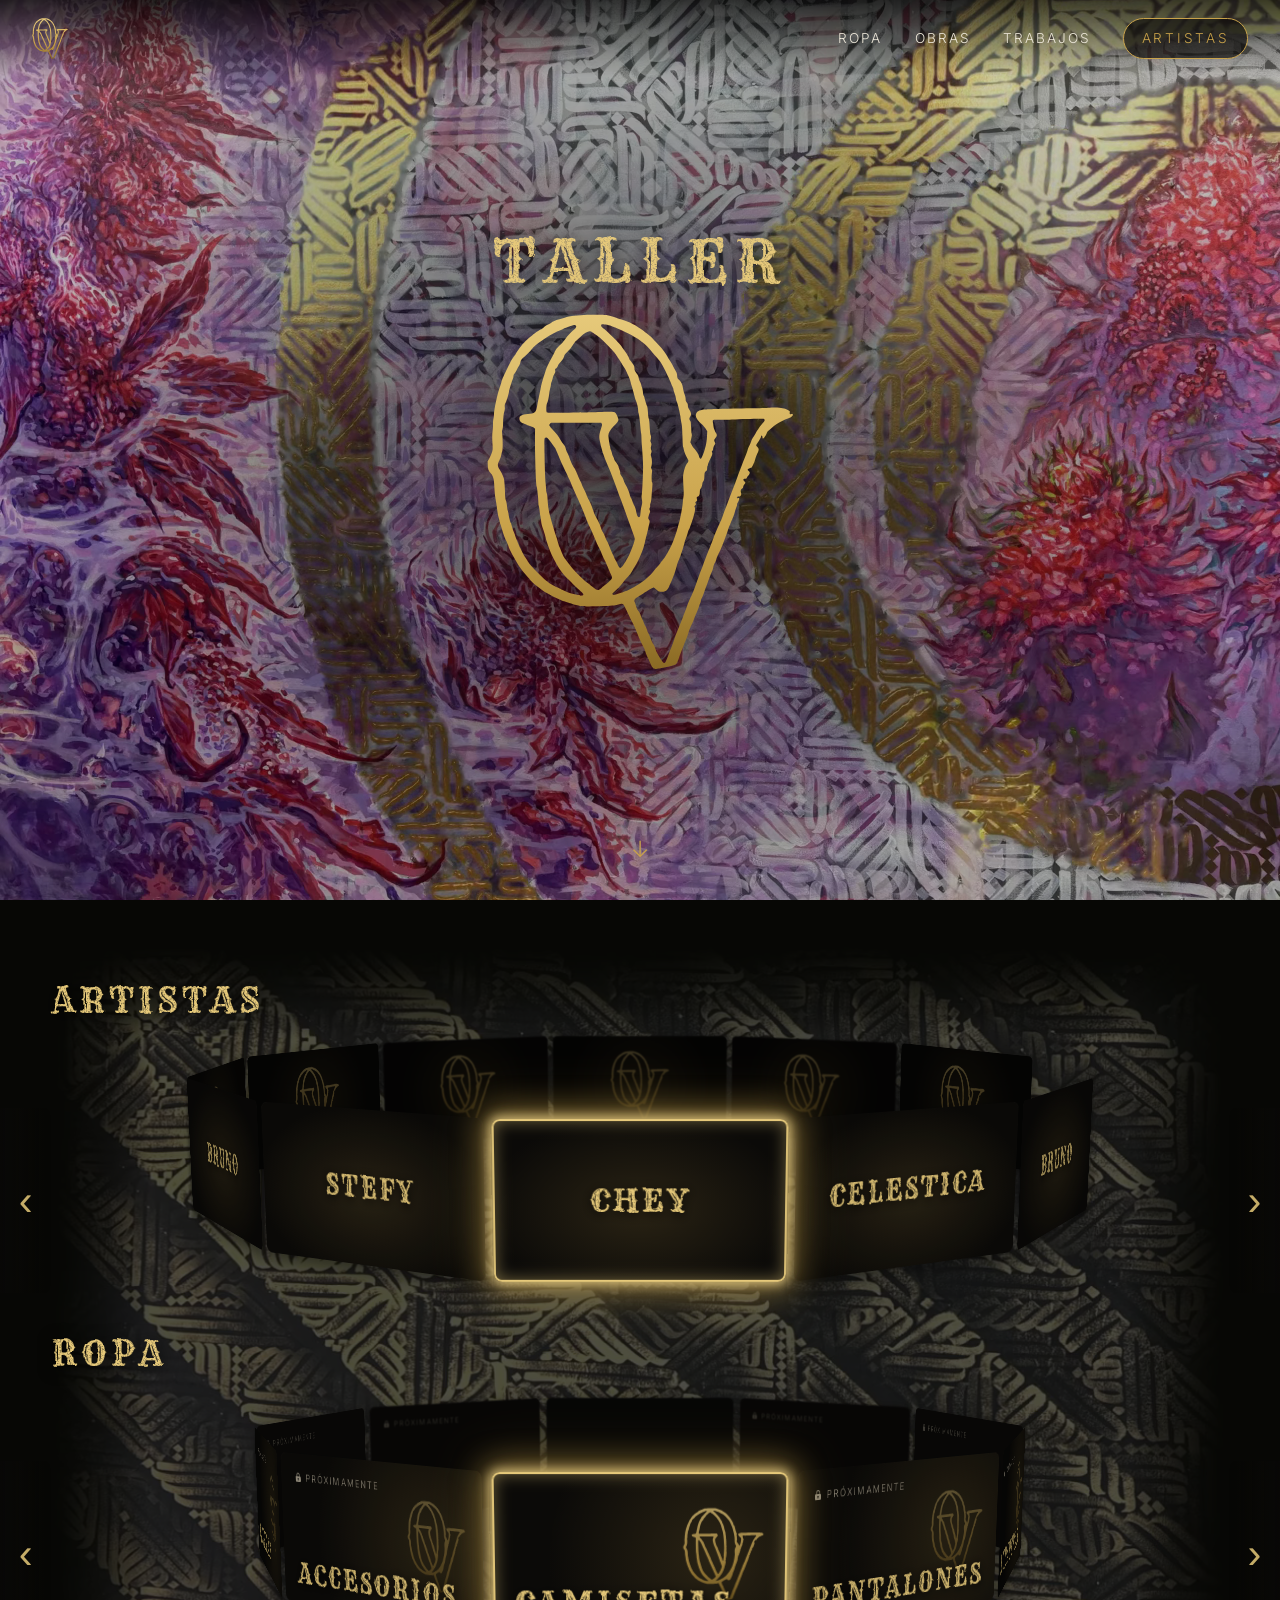
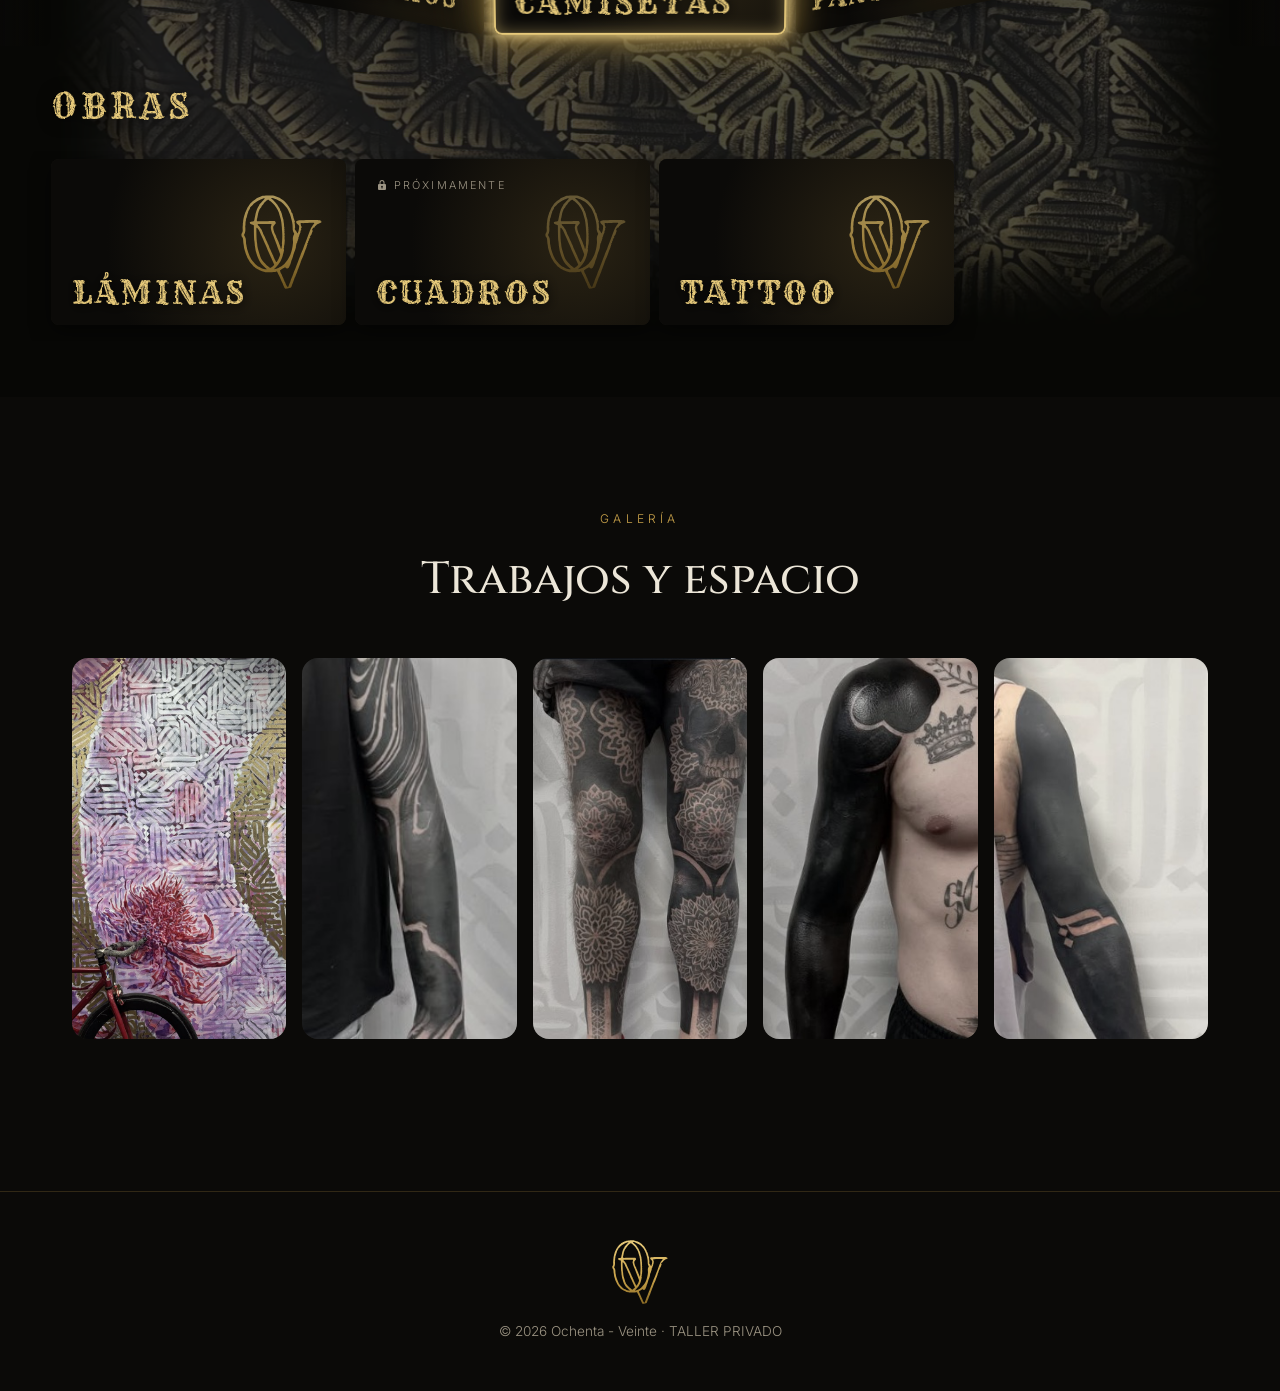
==== commit ed92124c: "Obras: página Tattoo con los tatuajes de Chey y su tarjeta de info; la ampliación de fotos pasa a js" ====
--- a/index.html
+++ b/index.html
@@ -122,11 +122,10 @@
             <span class="row-card-title">Cuadros</span>
             <span class="row-card-tag">Próximamente</span>
           </div>
-          <div class="row-card is-soon">
+          <a class="row-card" href="obras/tattoo.html">
             <span class="row-card-media"><img class="row-card-logo" src="img/logo-ov.svg" alt=""></span>
             <span class="row-card-title">Tattoo</span>
-            <span class="row-card-tag">Próximamente</span>
-          </div>
+          </a>
           </div>
           <button class="row-arrow next" aria-label="Siguiente">›</button>
         </div>
@@ -176,92 +175,11 @@
       window.addEventListener('resize', update);
       update();
     });
-    // Galería: al pasar el cursor, la foto crece suave hasta ocupar casi toda la pantalla;
-    // al quitar el cursor vuelve a su sitio. En móvil se abre y se cierra tocando.
-    (() => {
-      const conRaton = window.matchMedia('(hover: hover) and (pointer: fine)').matches;
-      const capa = document.createElement('div');
-      capa.className = 'zoom-capa';
-      const grande = document.createElement('img');
-      grande.className = 'zoom-img';
-      grande.alt = '';
-      // Botón CONTACTA (lleva al Instagram) que aparece sobre la foto ampliada
-      const boton = document.createElement('a');
-      boton.className = 'info-btn contacta zoom-contacta';
-      boton.href = 'https://www.instagram.com/ochentaveinte__/';
-      boton.target = '_blank'; boton.rel = 'noopener';
-      boton.innerHTML = '<svg viewBox="0 0 24 24" width="18" height="18" aria-hidden="true"><rect x="3" y="3" width="18" height="18" rx="5" fill="none" stroke="currentColor" stroke-width="2"/><circle cx="12" cy="12" r="4.2" fill="none" stroke="currentColor" stroke-width="2"/><circle cx="17.4" cy="6.6" r="1.3" fill="currentColor"/></svg><span>Contacta</span>';
-      document.body.append(capa, grande, boton);
-      let abierta = null, bloqueada = null, cerrando = 0, enCierre = false;
-
-      const destino = fig => {
-        const r = fig.getBoundingClientRect();
-        let H = innerHeight * .88, W = H * r.width / r.height;
-        if (W > innerWidth * .92) { W = innerWidth * .92; H = W * r.height / r.width; }
-        return { r, W, H, x: (innerWidth - W) / 2, y: (innerHeight - H) / 2 };
-      };
-      const enMiniatura = (d) => `translate(${d.r.left - d.x}px, ${d.r.top - d.y}px) scale(${d.r.width / d.W})`;
-
-      const abrir = fig => {
-        if (abierta || enCierre) return;
-        const img = fig.querySelector('img'), d = destino(fig);
-        abierta = fig;
-        grande.src = img.currentSrc || img.src; grande.alt = img.alt;
-        Object.assign(grande.style, { left: d.x + 'px', top: d.y + 'px', width: d.W + 'px', height: d.H + 'px',
-          transition: 'none', transform: enMiniatura(d) });
-        grande.classList.add('is-visible');
-        fig.classList.add('is-zoom');
-        grande.getBoundingClientRect();  // fija el punto de partida antes de animar
-        grande.style.transition = '';
-        grande.style.transform = 'none';
-        capa.classList.add('is-visible');
-        boton.style.left = (d.x + d.W / 2) + 'px';
-        boton.style.top = (d.y + d.H - 28) + 'px';
-        boton.classList.add('is-visible');
-      };
-      const cerrar = () => {
-        const fig = abierta;
-        if (!fig) return;
-        abierta = null; bloqueada = conRaton ? fig : null; enCierre = true;
-        // vuelve encogiéndose suave hasta su hueco en la galería
-        grande.style.transform = enMiniatura(destino(fig));
-        capa.classList.remove('is-visible');
-        boton.classList.remove('is-visible');
-        cerrando = setTimeout(() => {
-          grande.classList.remove('is-visible'); fig.classList.remove('is-zoom'); enCierre = false;
-        }, 480);
-      };
-
-      document.querySelectorAll('.gallery-item').forEach(fig => {
-        if (!conRaton) fig.addEventListener('click', () => abrir(fig));
-      });
-      if (conRaton) {
-        // tras cerrar, esa foto no se vuelve a abrir hasta que el cursor sale de ella
-        const dentro = (el, e) => { const r = el.getBoundingClientRect(); return e.clientX >= r.left && e.clientX <= r.right && e.clientY >= r.top && e.clientY <= r.bottom; };
-        document.addEventListener('mousemove', e => {
-          // se cierra en cuanto el cursor sale de la foto grande (y de su miniatura)
-          // (cuenta también el camino entre la miniatura y la foto grande, para poder pasar de una a otra)
-          if (abierta) {
-            const a = abierta.getBoundingClientRect(), g = grande.getBoundingClientRect();
-            const x0 = Math.min(a.left, g.left), x1 = Math.max(a.right, g.right), y0 = Math.min(a.top, g.top), y1 = Math.max(a.bottom, g.bottom);
-            const enPuente = e.clientX >= x0 && e.clientX <= x1 && e.clientY >= Math.max(a.top, g.top) && e.clientY <= Math.min(a.bottom, g.bottom);
-            if (!dentro(grande, e) && !dentro(abierta, e) && !enPuente) cerrar();
-            return;
-          }
-          const fig = e.target.closest && e.target.closest('.gallery-item');
-          if (bloqueada && fig !== bloqueada) bloqueada = null;
-          if (fig && fig !== bloqueada) abrir(fig);
-        });
-      }
-      grande.addEventListener('click', cerrar);
-      capa.addEventListener('click', cerrar);
-      addEventListener('keydown', e => { if (e.key === 'Escape') cerrar(); });
-      addEventListener('scroll', () => { if (abierta && !conRaton) cerrar(); }, { passive: true });
-    })();
     window.addEventListener('scroll', () => {
       document.querySelector('.nav').classList.toggle('solid', window.scrollY > 40);
     });
   </script>
+  <script src="js/galeria.js"></script>
   <script src="js/artistas.js"></script>
   <script src="js/carrusel.js"></script>
 </body>
--- a/styles.css
+++ b/styles.css
@@ -338,3 +338,10 @@
   html { scroll-behavior: auto; }
   .scroll-hint { animation: none; }
 }
+
+/* PÁGINA TATTOO (Obras): fotos en fila y tarjeta de quién los ha hecho */
+.gallery.gallery-tattoo { grid-template-columns: repeat(4, 1fr); margin: 1.5rem 0 1.2rem; }
+.tattoo-info .info-color { color: var(--muted); }
+.tattoo-perfil { display: inline-block; margin-top: .5rem; color: var(--gold); font-size: .8rem; letter-spacing: .16em; text-transform: uppercase; text-decoration: none; }
+.tattoo-perfil:hover { color: var(--gold-light); }
+@media (max-width: 768px) { .gallery.gallery-tattoo { margin: 1rem -1.25rem 1rem; } }
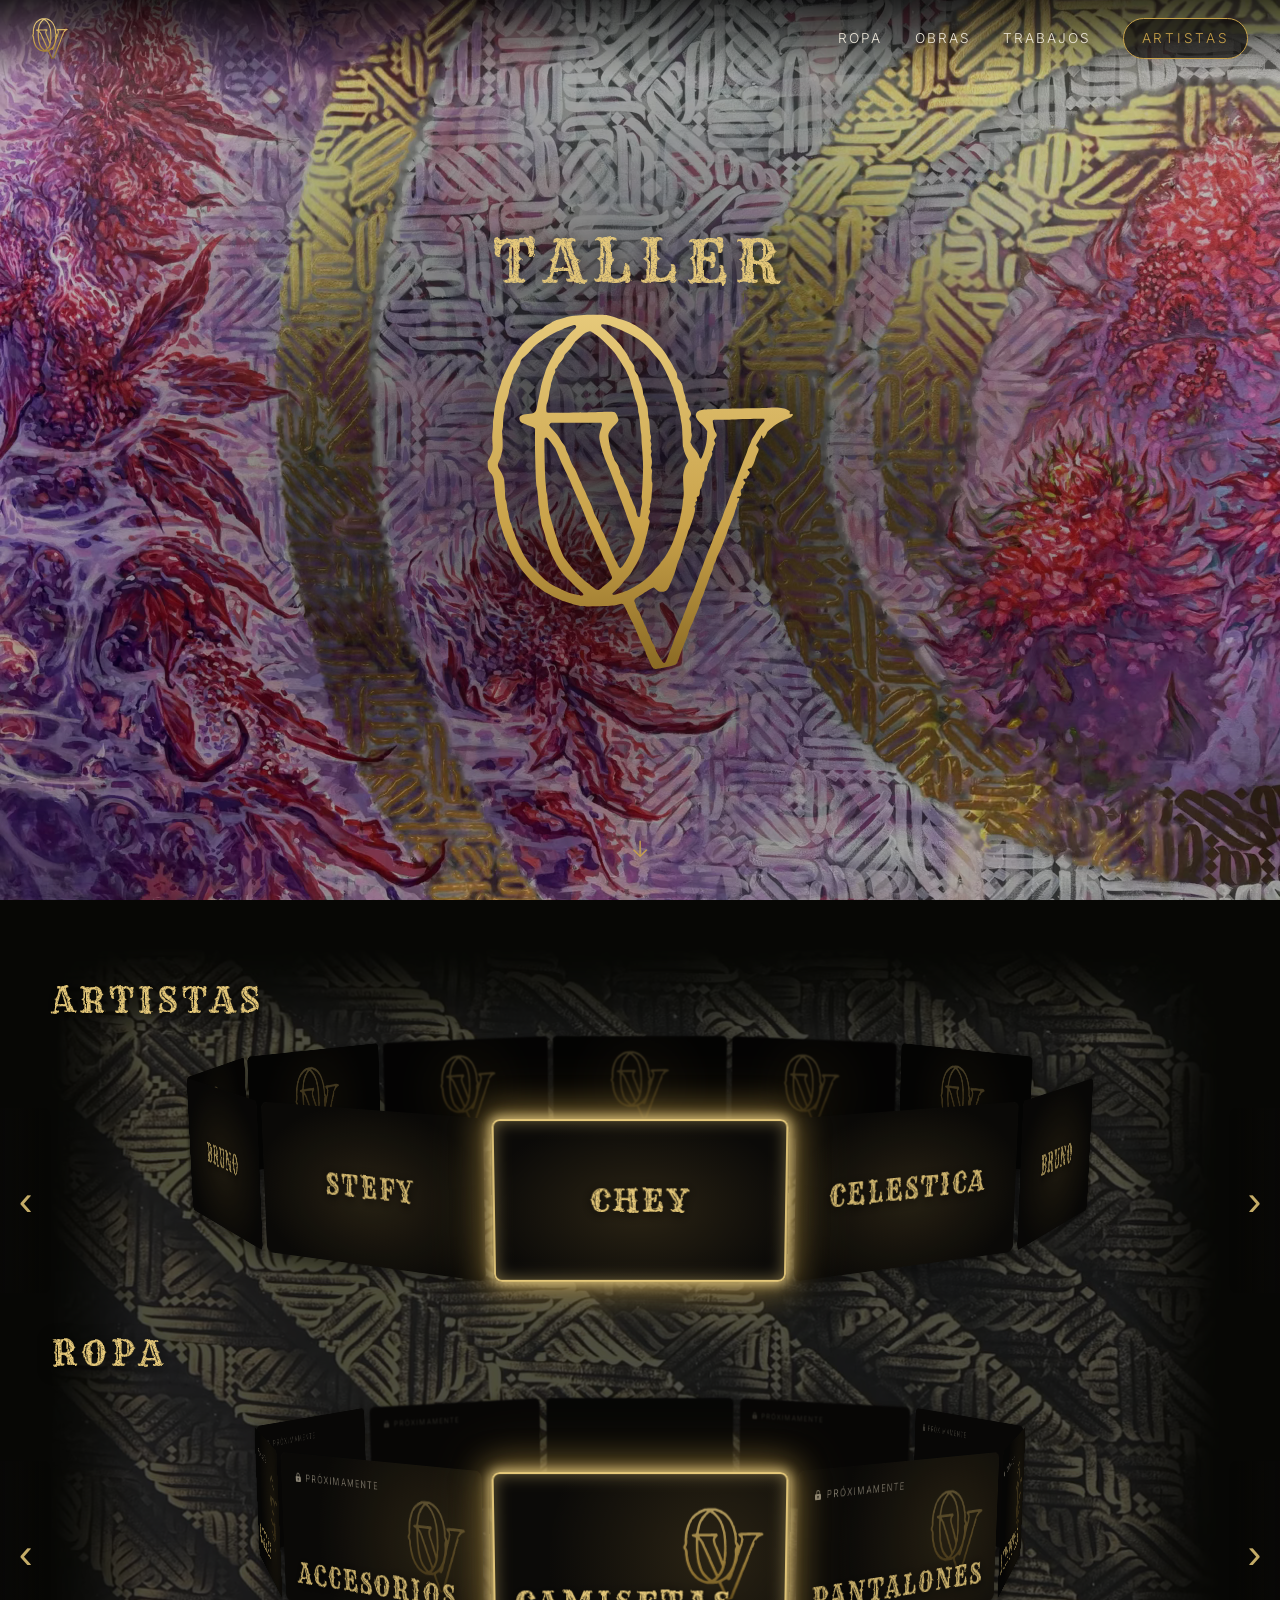
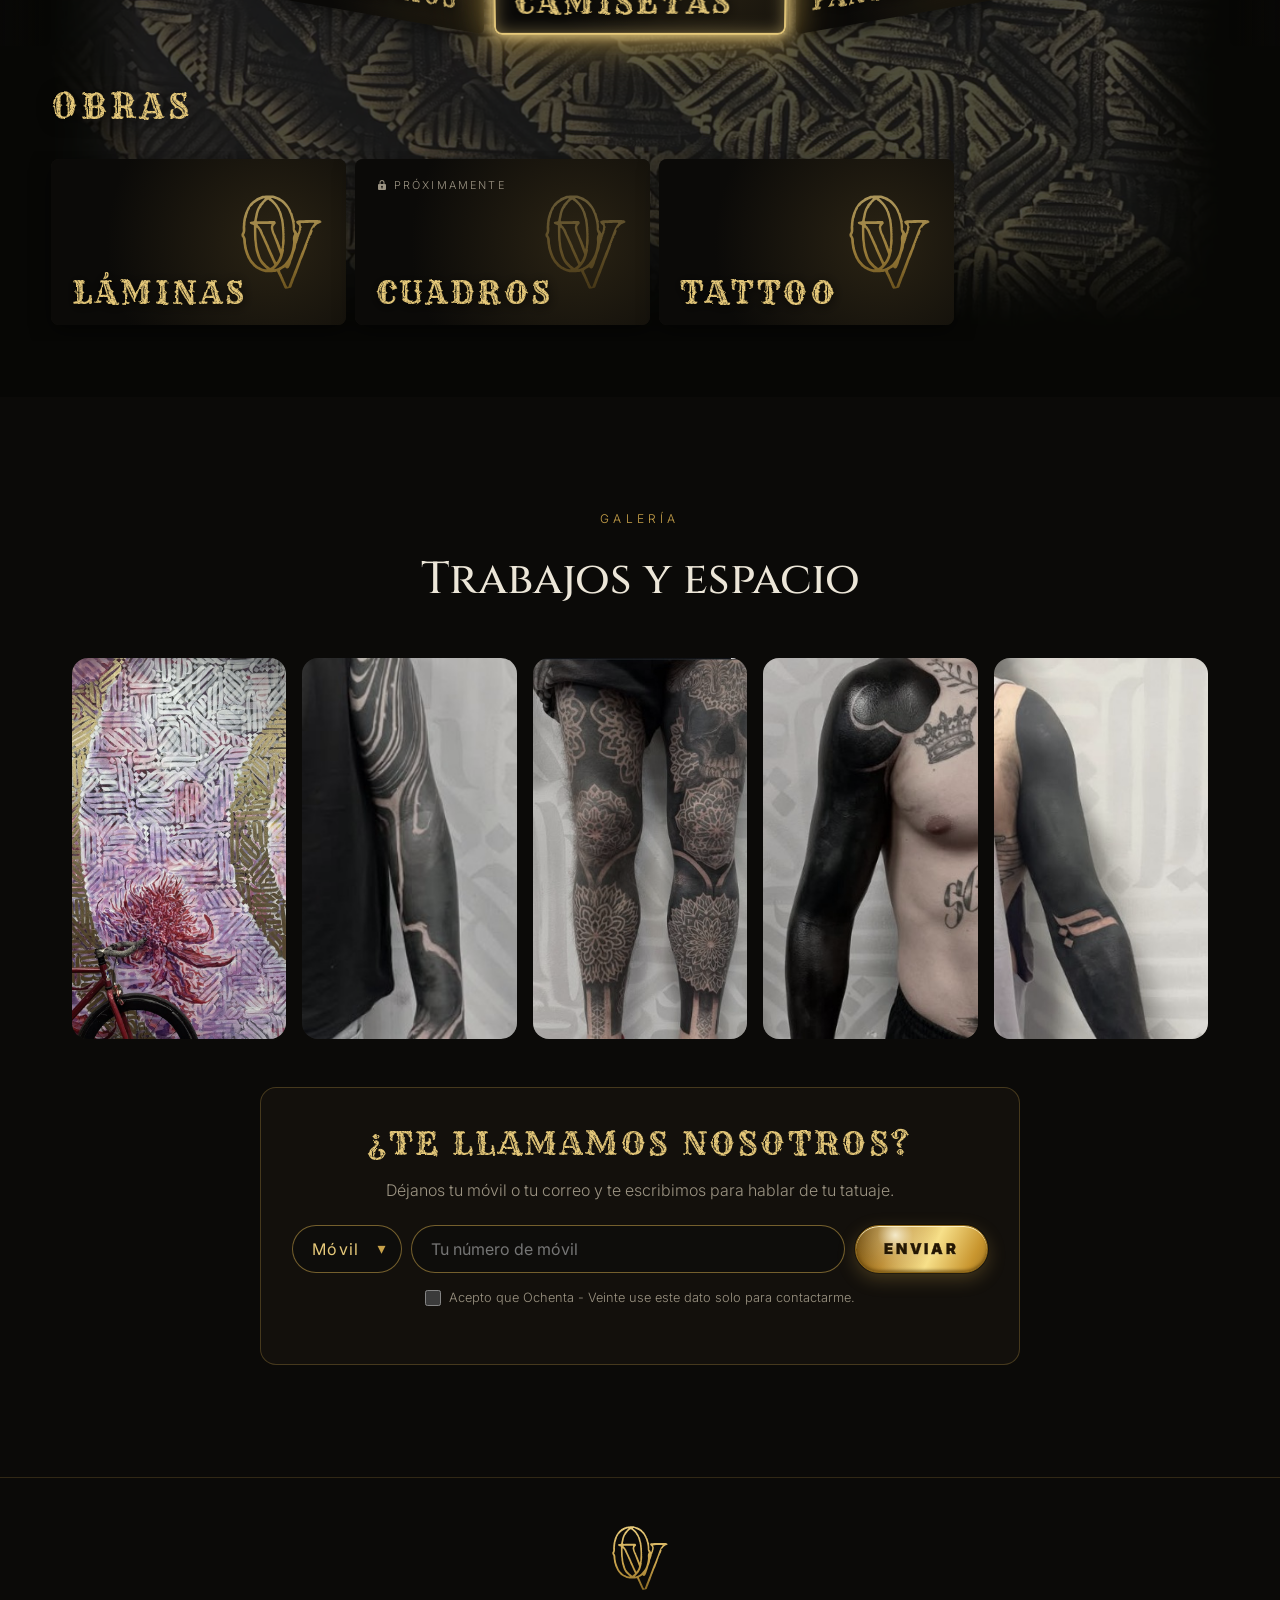
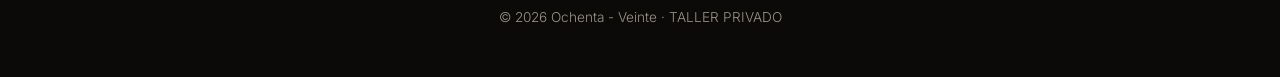
==== commit c7dd0d9a: "Trabajos: formulario para que el cliente deje su móvil o su Gmail y le contactemos Co-Authored-By: C" ====
--- a/index.html
+++ b/index.html
@@ -146,6 +146,25 @@
       <figure class="gallery-item"><img src="img/trabajos/trabajo-brazo-negro.jpg" alt="Brazo entero en blackwork" loading="lazy"></figure>
       <figure class="gallery-item"><img src="img/trabajos/trabajo-brazo-letra.jpg" alt="Brazo en negro con letra en reserva" loading="lazy"></figure>
     </div>
+
+    <!-- CONTACTO: el cliente deja su móvil o su correo y nos llega a nosotros (js/contacto.js) -->
+    <form class="contacto-form" novalidate>
+      <h3 class="contacto-titulo">¿Te llamamos nosotros?</h3>
+      <p class="contacto-texto">Déjanos tu móvil o tu correo y te escribimos para hablar de tu tatuaje.</p>
+      <div class="contacto-fila">
+        <label class="contacto-select">
+          <span class="sr-only">Cómo quieres que te contactemos</span>
+          <select name="via" aria-label="Cómo quieres que te contactemos">
+            <option value="movil">Móvil</option>
+            <option value="email">Gmail</option>
+          </select>
+        </label>
+        <input name="dato" type="tel" inputmode="tel" autocomplete="tel" placeholder="Tu número de móvil" aria-label="Tu número de móvil" required>
+        <button type="submit" class="info-btn contacta contacto-enviar">Enviar</button>
+      </div>
+      <label class="contacto-ok"><input type="checkbox" name="acepto" required> Acepto que Ochenta - Veinte use este dato solo para contactarme.</label>
+      <p class="contacto-estado" role="status" aria-live="polite"></p>
+    </form>
   </section>
 
   <footer class="footer">
@@ -180,6 +199,7 @@
     });
   </script>
   <script src="js/galeria.js"></script>
+  <script src="js/contacto.js"></script>
   <script src="js/artistas.js"></script>
   <script src="js/carrusel.js"></script>
 </body>
--- a/styles.css
+++ b/styles.css
@@ -345,3 +345,37 @@
 .tattoo-perfil { display: inline-block; margin-top: .5rem; color: var(--gold); font-size: .8rem; letter-spacing: .16em; text-transform: uppercase; text-decoration: none; }
 .tattoo-perfil:hover { color: var(--gold-light); }
 @media (max-width: 768px) { .gallery.gallery-tattoo { margin: 1rem -1.25rem 1rem; } }
+
+/* FORMULARIO "¿TE LLAMAMOS NOSOTROS?" debajo de Trabajos y espacio */
+.sr-only { position: absolute; width: 1px; height: 1px; overflow: hidden; clip: rect(0 0 0 0); white-space: nowrap; }
+.contacto-form {
+  max-width: 760px; margin: 3rem auto 0; padding: 1.8rem 2rem; border-radius: var(--radius); text-align: center;
+  background: rgba(20, 18, 14, .85); box-shadow: inset 0 0 0 1px rgba(201, 162, 74, .28);
+}
+.contacto-titulo { font-family: var(--rustic); font-weight: 400; color: var(--gold-light); font-size: clamp(1.4rem, 3vw, 2rem); letter-spacing: .08em; text-transform: uppercase; margin: 0 0 .4rem; filter: url(#gastado); }
+.contacto-texto { color: var(--muted); margin: 0 0 1.3rem; }
+.contacto-fila { display: flex; gap: .6rem; align-items: stretch; }
+.contacto-select { position: relative; flex: none; }
+.contacto-select::after { content: "▾"; position: absolute; right: 1rem; top: 50%; transform: translateY(-50%); color: var(--gold); pointer-events: none; }
+.contacto-select select, .contacto-fila input {
+  height: 100%; min-height: 48px; border-radius: 999px; border: 1px solid rgba(201, 162, 74, .55); background: #0e0d0b; color: var(--text);
+  font: 400 1rem var(--sans); padding: 0 1.2rem; outline: none; transition: border-color .25s, box-shadow .25s;
+}
+.contacto-select select { appearance: none; -webkit-appearance: none; padding-right: 2.4rem; color: var(--gold-light); letter-spacing: .08em; cursor: pointer; }
+.contacto-fila input { flex: 1; min-width: 0; }
+.contacto-select select:focus, .contacto-fila input:focus { border-color: var(--gold-light); box-shadow: 0 0 0 3px rgba(201, 162, 74, .2); }
+.contacto-fila .contacto-enviar { flex: none; display: block; padding: 0 1.8rem; min-height: 48px; }
+.contacto-enviar:disabled { opacity: .6; cursor: wait; }
+.contacto-ok { display: flex; align-items: center; justify-content: center; gap: .5rem; margin-top: .9rem; color: var(--muted); font-size: .8rem; cursor: pointer; }
+.contacto-ok input { accent-color: var(--gold); width: 16px; height: 16px; }
+.contacto-estado { min-height: 1.2em; margin: .6rem 0 0; color: var(--gold-light); font-size: .9rem; }
+.contacto-form.is-error .contacto-estado { color: #e08a6a; }
+@media (max-width: 768px) {
+  .contacto-form { padding: 1.4rem 1.1rem; margin-top: 2rem; }
+  .contacto-fila { flex-wrap: wrap; }
+  .contacto-select { flex: 1 1 100%; }
+  .contacto-select select { width: 100%; }
+  .contacto-fila input { flex: 1 1 100%; }
+  .contacto-fila .contacto-enviar { flex: 1 1 100%; }
+  .contacto-ok { text-align: left; align-items: flex-start; }
+}
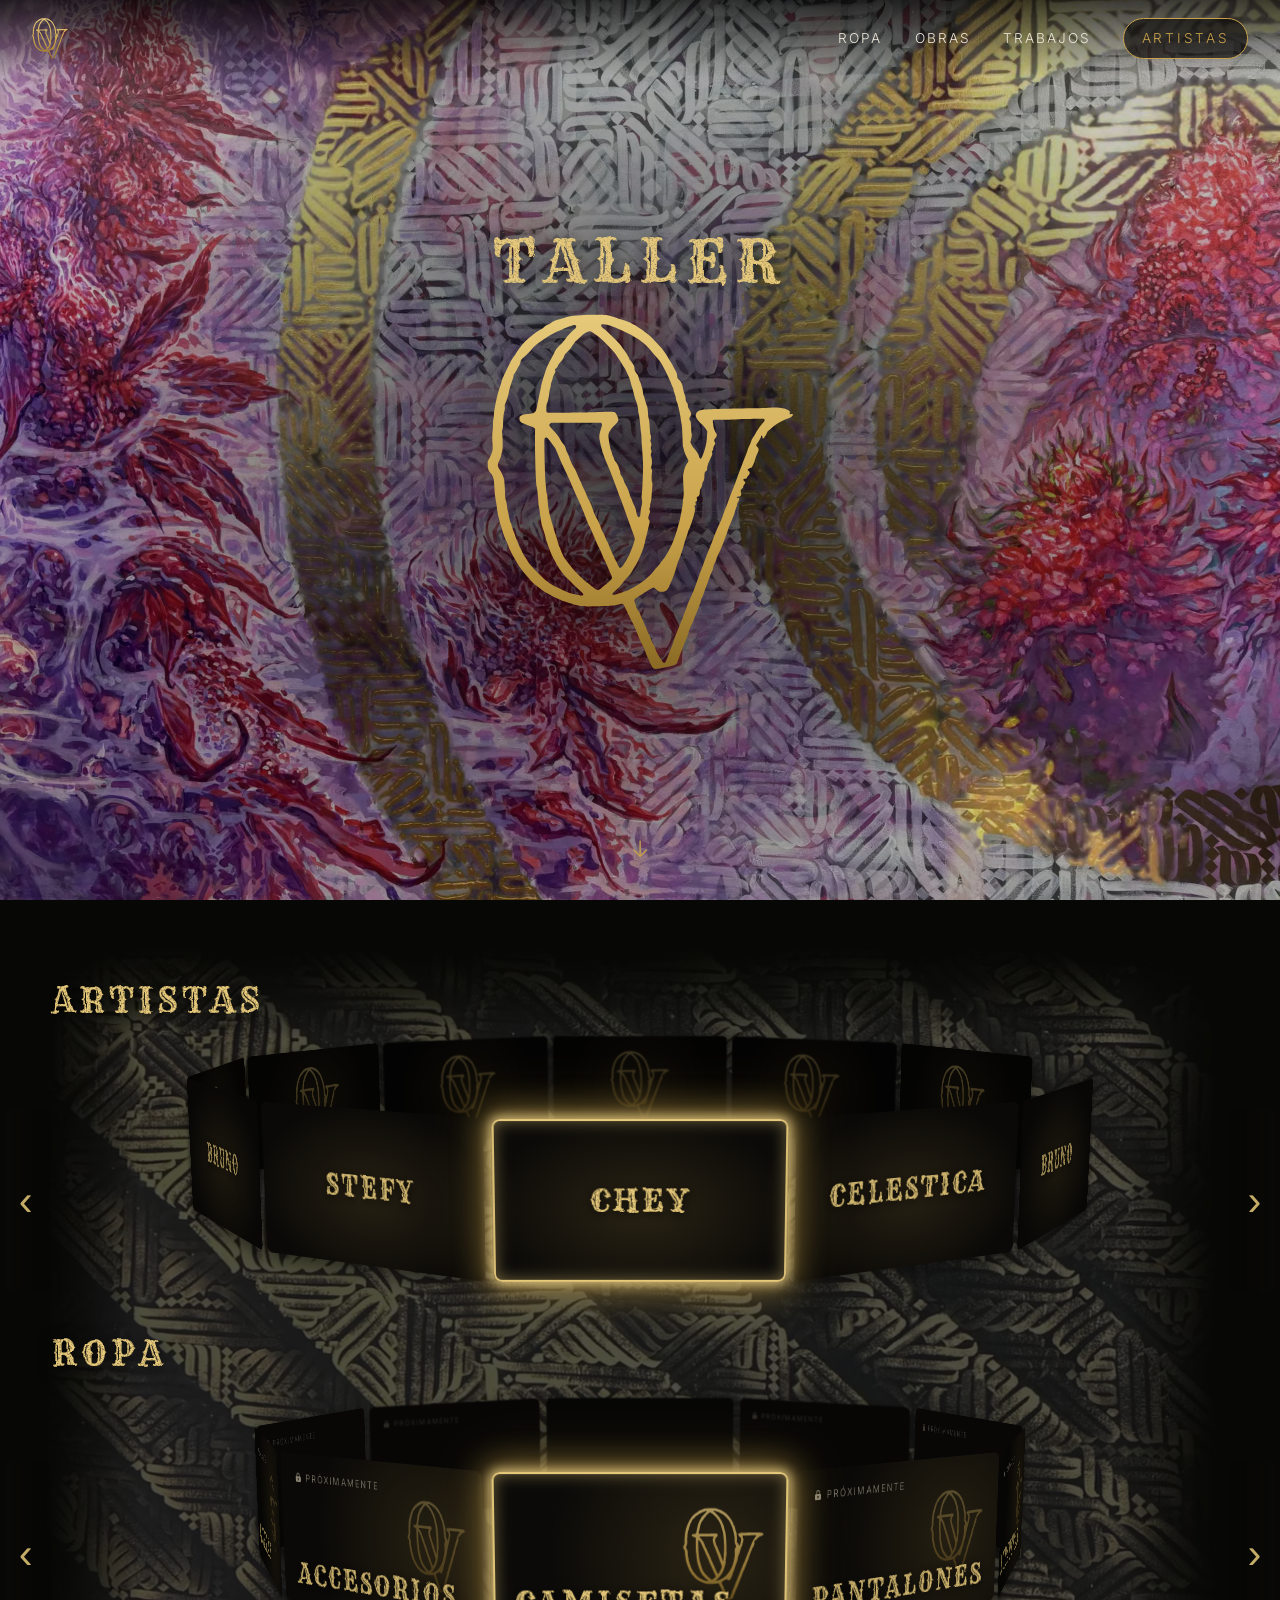
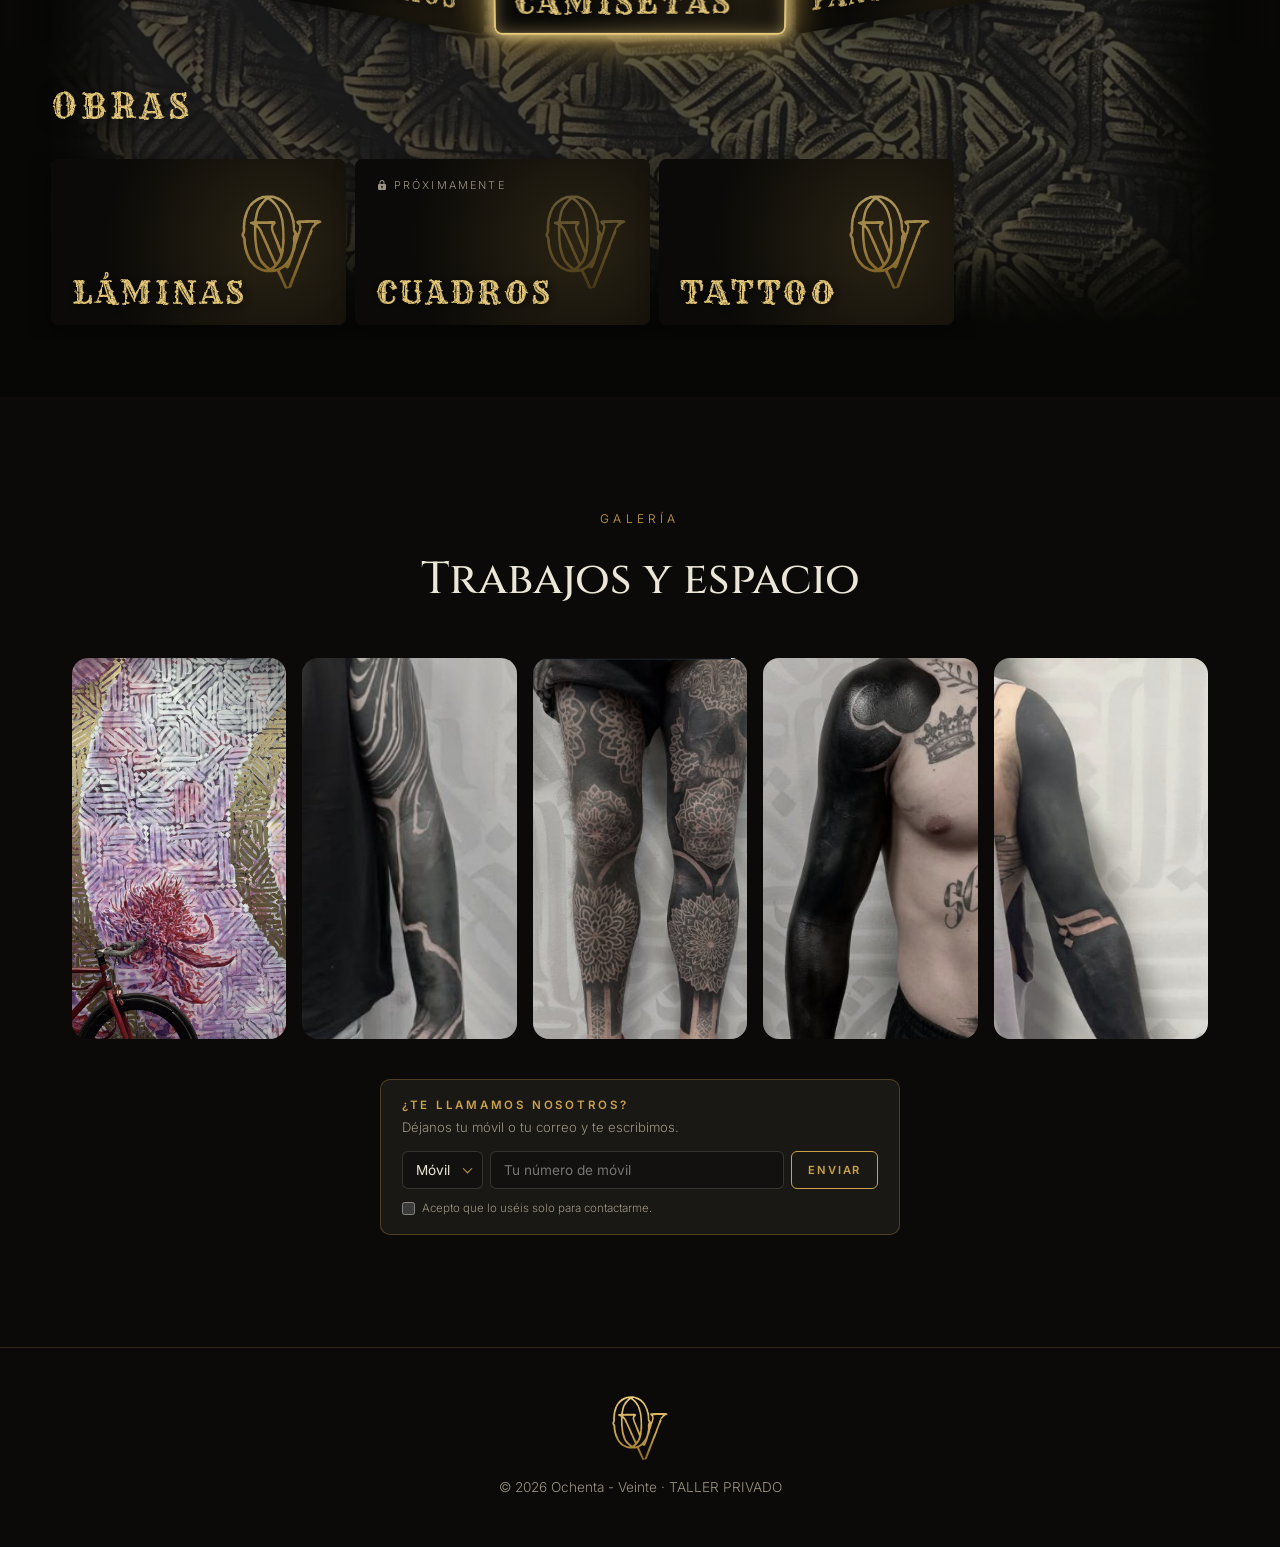
==== commit a773e13c: "Formulario de contacto más pequeño y minimalista, sin caligrafía Co-Authored-By: Claude Opus 5.5 <no" ====
--- a/index.html
+++ b/index.html
@@ -150,7 +150,7 @@
     <!-- CONTACTO: el cliente deja su móvil o su correo y nos llega a nosotros (js/contacto.js) -->
     <form class="contacto-form" novalidate>
       <h3 class="contacto-titulo">¿Te llamamos nosotros?</h3>
-      <p class="contacto-texto">Déjanos tu móvil o tu correo y te escribimos para hablar de tu tatuaje.</p>
+      <p class="contacto-texto">Déjanos tu móvil o tu correo y te escribimos.</p>
       <div class="contacto-fila">
         <label class="contacto-select">
           <span class="sr-only">Cómo quieres que te contactemos</span>
@@ -160,9 +160,9 @@
           </select>
         </label>
         <input name="dato" type="tel" inputmode="tel" autocomplete="tel" placeholder="Tu número de móvil" aria-label="Tu número de móvil" required>
-        <button type="submit" class="info-btn contacta contacto-enviar">Enviar</button>
-      </div>
-      <label class="contacto-ok"><input type="checkbox" name="acepto" required> Acepto que Ochenta - Veinte use este dato solo para contactarme.</label>
+        <button type="submit" class="info-btn contacto-enviar">Enviar</button>
+      </div>
+      <label class="contacto-ok"><input type="checkbox" name="acepto" required> Acepto que lo uséis solo para contactarme.</label>
       <p class="contacto-estado" role="status" aria-live="polite"></p>
     </form>
   </section>
--- a/styles.css
+++ b/styles.css
@@ -346,36 +346,33 @@
 .tattoo-perfil:hover { color: var(--gold-light); }
 @media (max-width: 768px) { .gallery.gallery-tattoo { margin: 1rem -1.25rem 1rem; } }
 
-/* FORMULARIO "¿TE LLAMAMOS NOSOTROS?" debajo de Trabajos y espacio */
+/* FORMULARIO "¿TE LLAMAMOS NOSOTROS?" debajo de Trabajos y espacio: pequeño, discreto y enmarcado */
 .sr-only { position: absolute; width: 1px; height: 1px; overflow: hidden; clip: rect(0 0 0 0); white-space: nowrap; }
 .contacto-form {
-  max-width: 760px; margin: 3rem auto 0; padding: 1.8rem 2rem; border-radius: var(--radius); text-align: center;
-  background: rgba(20, 18, 14, .85); box-shadow: inset 0 0 0 1px rgba(201, 162, 74, .28);
-}
-.contacto-titulo { font-family: var(--rustic); font-weight: 400; color: var(--gold-light); font-size: clamp(1.4rem, 3vw, 2rem); letter-spacing: .08em; text-transform: uppercase; margin: 0 0 .4rem; filter: url(#gastado); }
-.contacto-texto { color: var(--muted); margin: 0 0 1.3rem; }
-.contacto-fila { display: flex; gap: .6rem; align-items: stretch; }
+  max-width: 520px; margin: 2.5rem auto 0; padding: 1.1rem 1.3rem 1rem; border-radius: 10px; text-align: left;
+  background: rgba(28, 26, 23, .9); border: 1px solid rgba(201, 162, 74, .3);
+}
+.contacto-titulo { font: 600 .72rem var(--sans); color: var(--gold); letter-spacing: .24em; text-transform: uppercase; margin: 0 0 .25rem; }
+.contacto-texto { color: var(--muted); font-size: .82rem; margin: 0 0 .8rem; }
+.contacto-fila { display: flex; gap: .45rem; align-items: stretch; }
 .contacto-select { position: relative; flex: none; }
-.contacto-select::after { content: "▾"; position: absolute; right: 1rem; top: 50%; transform: translateY(-50%); color: var(--gold); pointer-events: none; }
+.contacto-select::after { content: ""; position: absolute; right: .75rem; top: 50%; width: 6px; height: 6px; border-right: 1.5px solid var(--gold); border-bottom: 1.5px solid var(--gold); transform: translateY(-70%) rotate(45deg); pointer-events: none; }
 .contacto-select select, .contacto-fila input {
-  height: 100%; min-height: 48px; border-radius: 999px; border: 1px solid rgba(201, 162, 74, .55); background: #0e0d0b; color: var(--text);
-  font: 400 1rem var(--sans); padding: 0 1.2rem; outline: none; transition: border-color .25s, box-shadow .25s;
-}
-.contacto-select select { appearance: none; -webkit-appearance: none; padding-right: 2.4rem; color: var(--gold-light); letter-spacing: .08em; cursor: pointer; }
+  height: 38px; border-radius: 6px; border: 1px solid rgba(236, 230, 216, .16); background: #121110; color: var(--text);
+  font: 400 .85rem var(--sans); padding: 0 .8rem; outline: none; transition: border-color .2s;
+}
+.contacto-select select { appearance: none; -webkit-appearance: none; padding-right: 1.9rem; cursor: pointer; }
 .contacto-fila input { flex: 1; min-width: 0; }
-.contacto-select select:focus, .contacto-fila input:focus { border-color: var(--gold-light); box-shadow: 0 0 0 3px rgba(201, 162, 74, .2); }
-.contacto-fila .contacto-enviar { flex: none; display: block; padding: 0 1.8rem; min-height: 48px; }
+.contacto-select select:focus, .contacto-fila input:focus { border-color: rgba(201, 162, 74, .7); }
+.contacto-fila .contacto-enviar { flex: none; height: 38px; padding: 0 1rem; border-radius: 6px; font-size: .7rem; letter-spacing: .16em; }
 .contacto-enviar:disabled { opacity: .6; cursor: wait; }
-.contacto-ok { display: flex; align-items: center; justify-content: center; gap: .5rem; margin-top: .9rem; color: var(--muted); font-size: .8rem; cursor: pointer; }
-.contacto-ok input { accent-color: var(--gold); width: 16px; height: 16px; }
-.contacto-estado { min-height: 1.2em; margin: .6rem 0 0; color: var(--gold-light); font-size: .9rem; }
+.contacto-ok { display: flex; align-items: center; gap: .45rem; margin-top: .6rem; color: var(--muted); font-size: .72rem; cursor: pointer; }
+.contacto-ok input { accent-color: var(--gold); width: 13px; height: 13px; margin: 0; }
+.contacto-estado { min-height: 1em; margin: .4rem 0 0; color: var(--gold-light); font-size: .75rem; }
+.contacto-estado:empty { display: none; }
 .contacto-form.is-error .contacto-estado { color: #e08a6a; }
 @media (max-width: 768px) {
-  .contacto-form { padding: 1.4rem 1.1rem; margin-top: 2rem; }
+  .contacto-form { margin-top: 1.8rem; }
   .contacto-fila { flex-wrap: wrap; }
-  .contacto-select { flex: 1 1 100%; }
-  .contacto-select select { width: 100%; }
-  .contacto-fila input { flex: 1 1 100%; }
   .contacto-fila .contacto-enviar { flex: 1 1 100%; }
-  .contacto-ok { text-align: left; align-items: flex-start; }
-}
+}
